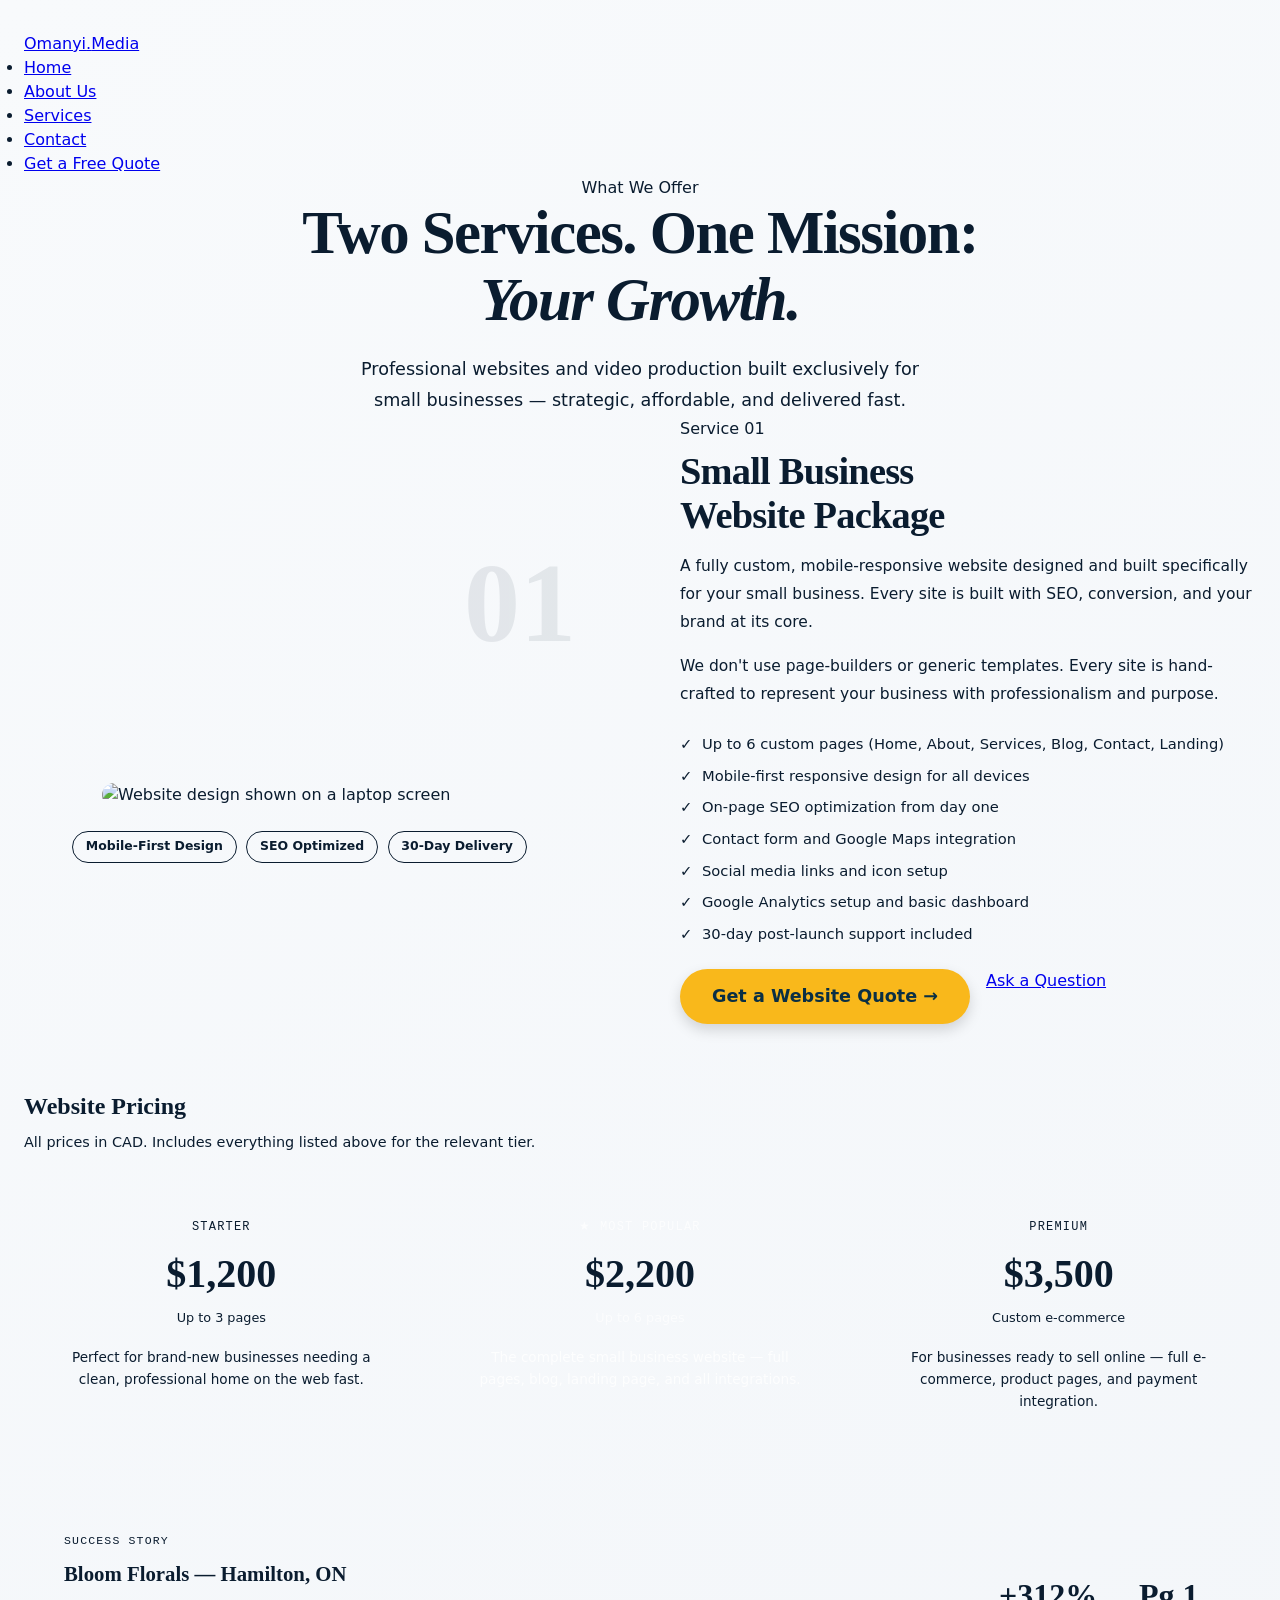
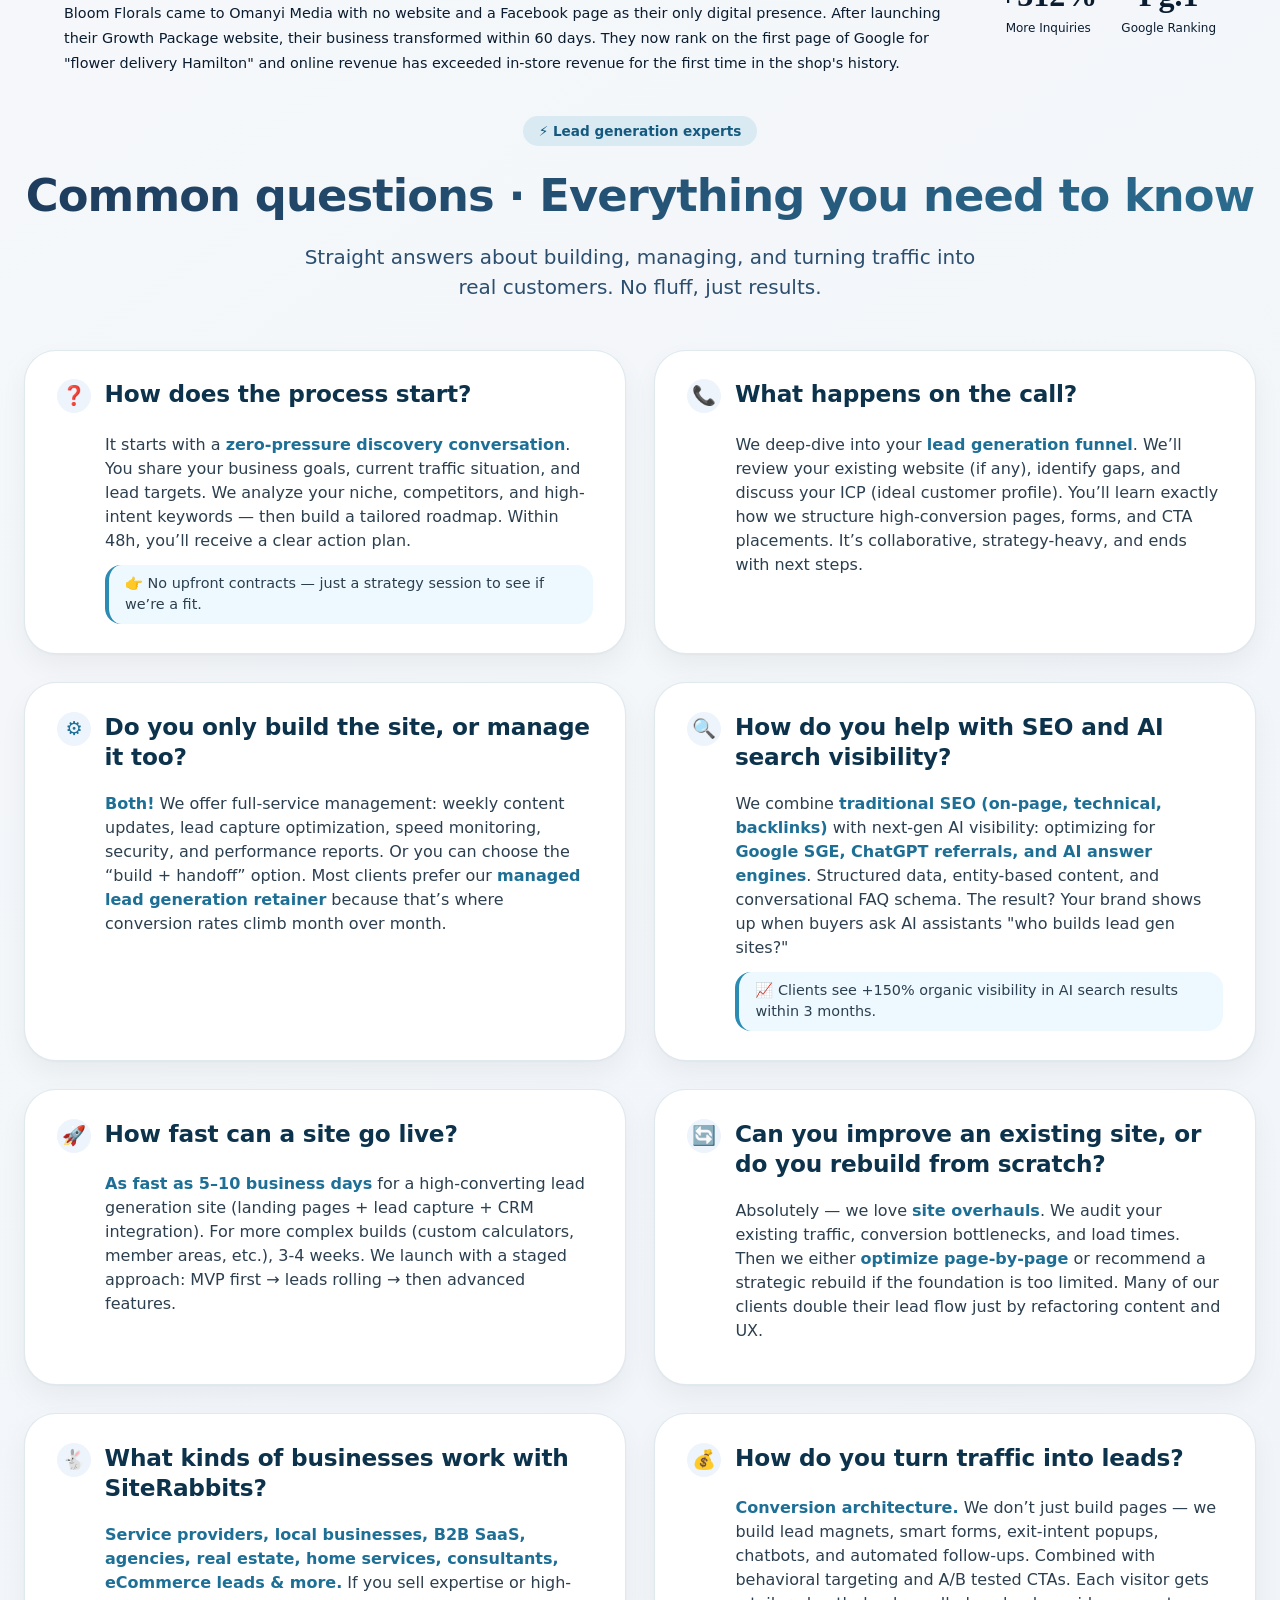
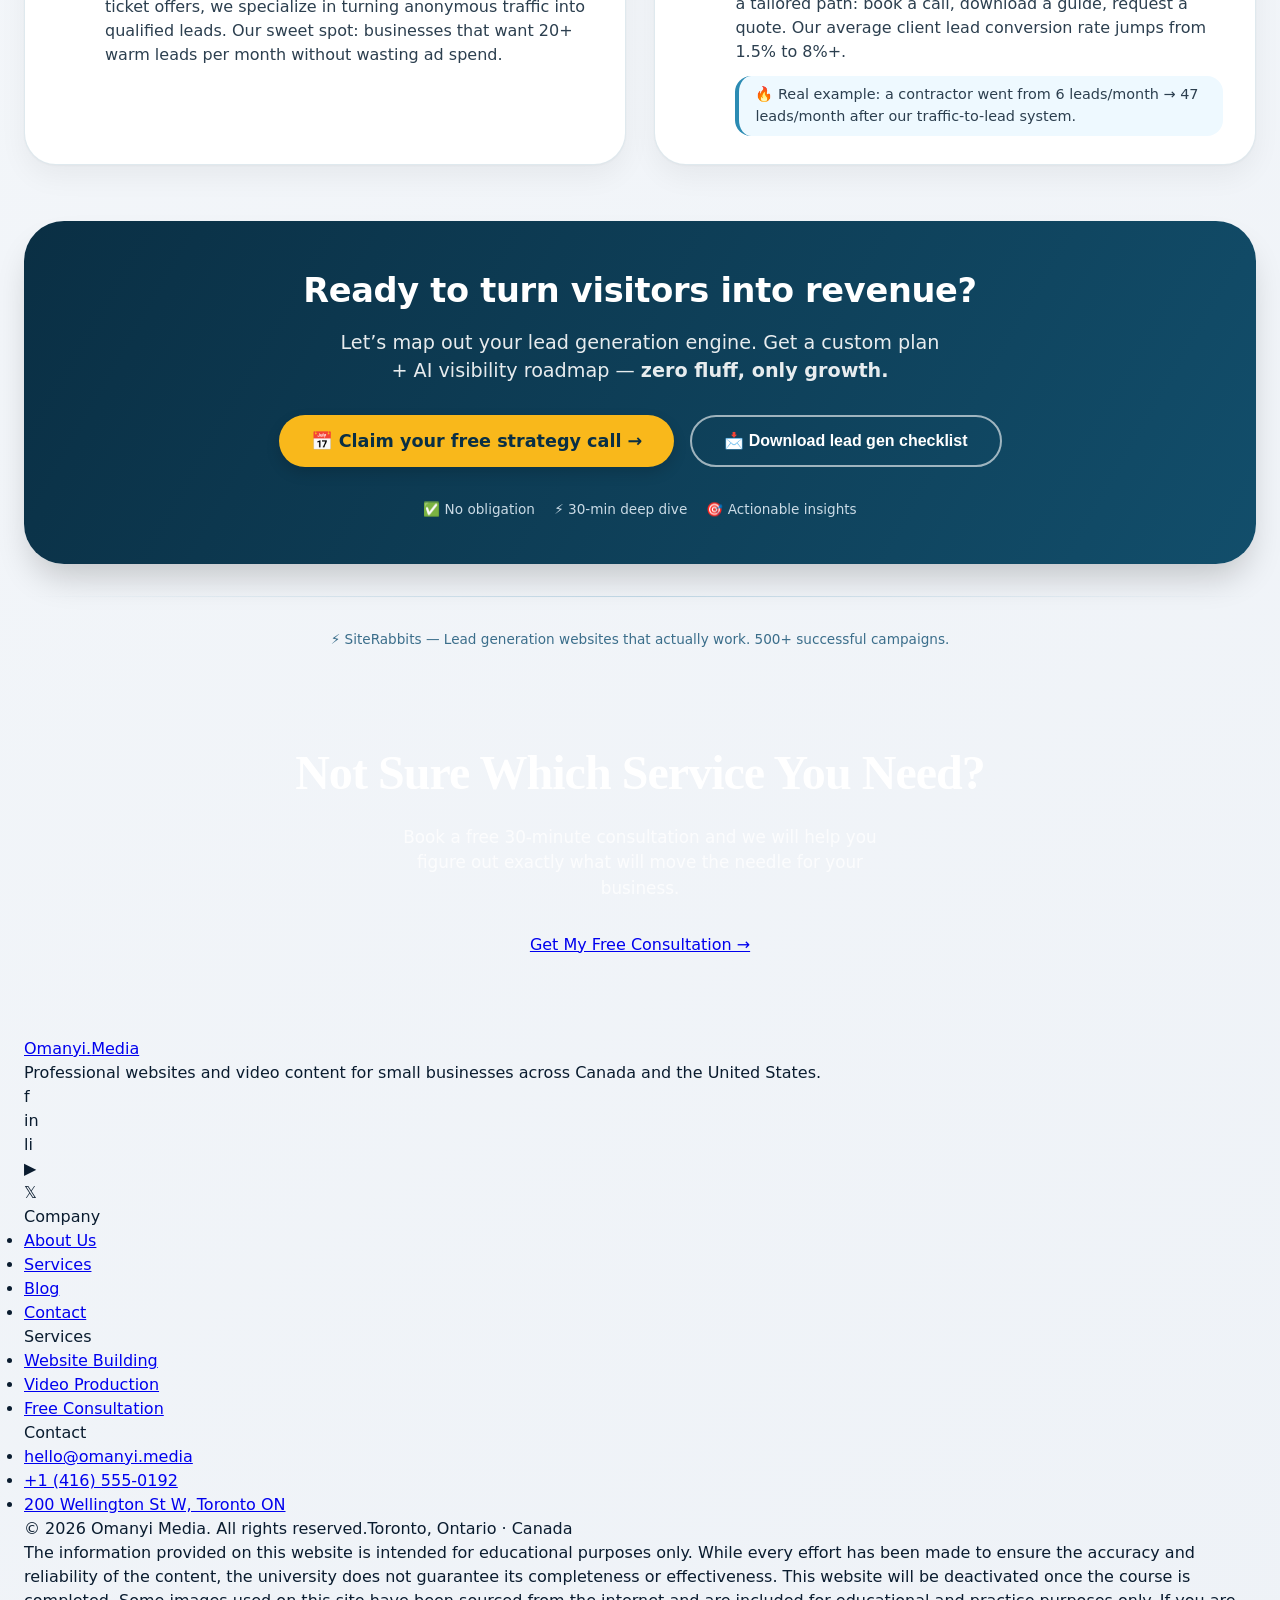
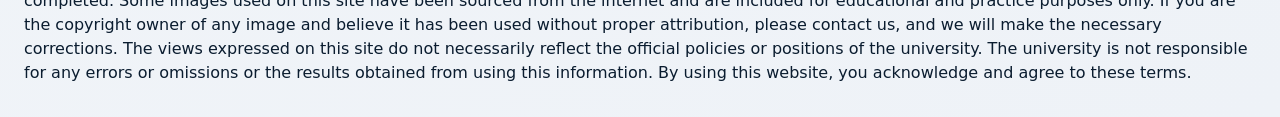
==== services.html @ e50b1131 "i changes the services page and added some information on how it works and faq" ====
<!DOCTYPE html>
<html lang="en">
<head>
  <meta charset="UTF-8">
  <meta name="viewport" content="width=device-width, initial-scale=1.0">
  <title>Services — Omanyi Media</title>
  <link rel="stylesheet" href="css/style.css">
  <link rel="stylesheet" href="css/services.css">
</head>
<body>

<nav class="navbar">
  <a href="index.html" class="nav-logo">Omanyi<span>.</span>Media</a>
  <ul class="nav-links">
    <li><a href="index.html">Home</a></li>
    <li><a href="about.html">About Us</a></li>
    <li><a href="services.html" class="active">Services</a></li>
    <li><a href="contact.html">Contact</a></li>
    <li><a href="landing.html" class="nav-cta">Get a Free Quote</a></li>
  </ul>
</nav>

<div class="page-hero">
  <div class="section-label">What We Offer</div>
  <h1>Two Services. One Mission:<br><em style="font-style:italic;color:var(--teal)">Your Growth.</em></h1>
  <p>Professional websites and video production built exclusively for small businesses — strategic, affordable, and delivered fast.</p>
</div>

<!-- SERVICE 1: WEBSITE BUILDING -->
<section class="section">
  <div class="service-block">
    <div class="service-visual">
      <div class="sv-big-num">01</div>
      <img src="images/services1.jpg" alt="Website design shown on a laptop screen" class="service-main-img">
      <div class="sv-badge-row">
        <div class="sv-badge dark">Mobile-First Design</div>
        <div class="sv-badge dark">SEO Optimized</div>
        <div class="sv-badge dark">30-Day Delivery</div>
      </div>
    </div>
    <div class="service-content">
      <div class="section-label">Service 01</div>
      <h2>Small Business<br>Website Package</h2>
      <p>A fully custom, mobile-responsive website designed and built specifically for your small business. Every site is built with SEO, conversion, and your brand at its core.</p>
      <p>We don't use page-builders or generic templates. Every site is hand-crafted to represent your business with professionalism and purpose.</p>
      <ul class="feature-list">
        <li>Up to 6 custom pages (Home, About, Services, Blog, Contact, Landing)</li>
        <li>Mobile-first responsive design for all devices</li>
        <li>On-page SEO optimization from day one</li>
        <li>Contact form and Google Maps integration</li>
        <li>Social media links and icon setup</li>
        <li>Google Analytics setup and basic dashboard</li>
        <li>30-day post-launch support included</li>
      </ul>
      <div style="display:flex;gap:1rem;flex-wrap:wrap;margin-top:1.5rem;">
        <a href="landing.html" class="btn-primary">Get a Website Quote →</a>
        <a href="contact.html" class="btn-outline">Ask a Question</a>
      </div>
    </div>
  </div>

  <!-- Pricing -->
  <div style="margin-top:4rem;">
    <h3 style="font-family:'Playfair Display',serif;font-size:1.5rem;font-weight:700;margin-bottom:0.5rem;">Website Pricing</h3>
    <p style="color:var(--ink-soft);font-size:0.9rem;margin-bottom:0;">All prices in CAD. Includes everything listed above for the relevant tier.</p>
    <div class="pricing-grid">
      <div class="price-card">
        <div class="price-tier">Starter</div>
        <div class="price-amount">$1,200</div>
        <div class="price-note">Up to 3 pages</div>
        <p class="price-desc">Perfect for brand-new businesses needing a clean, professional home on the web fast.</p>
      </div>
      <div class="price-card featured">
        <div class="price-tier">★ Most Popular</div>
        <div class="price-amount">$2,200</div>
        <div class="price-note">Up to 6 pages</div>
        <p class="price-desc">The complete small business website — full pages, blog, landing page, and all integrations.</p>
      </div>
      <div class="price-card">
        <div class="price-tier">Premium</div>
        <div class="price-amount">$3,500</div>
        <div class="price-note">Custom e-commerce</div>
        <p class="price-desc">For businesses ready to sell online — full e-commerce, product pages, and payment integration.</p>
      </div>
    </div>
  </div>

  <!-- Case Study -->
  <div class="case-study">
    <div>
      <div class="case-tag">Success Story</div>
      <div class="case-title">Bloom Florals — Hamilton, ON</div>
      <p class="case-body">Bloom Florals came to Omanyi Media with no website and a Facebook page as their only digital presence. After launching their Growth Package website, their business transformed within 60 days. They now rank on the first page of Google for "flower delivery Hamilton" and online revenue has exceeded in-store revenue for the first time in the shop's history.</p>
    </div>
    <div class="case-stats">
      <div class="case-stat"><div class="case-stat-num">+312%</div><div class="case-stat-lbl">More Inquiries</div></div>
      <div class="case-stat"><div class="case-stat-num">Pg.1</div><div class="case-stat-lbl">Google Ranking</div></div>
    </div>
  </div>
</section>

<div class="container">
  <div class="faq-header">
    <div class="badge-sub">⚡ Lead generation experts</div>
    <h1>Common questions · Everything you need to know</h1>
    <p>Straight answers about building, managing, and turning traffic into real customers. No fluff, just results.</p>
  </div>

  <div class="faq-grid">
    <!-- 1. How does the process start? -->
    <div class="faq-item">
      <div class="question">
        <div class="q-icon">❓</div>
        <h3>How does the process start?</h3>
      </div>
      <div class="answer">
        <p>It starts with a <strong>zero-pressure discovery conversation</strong>. You share your business goals, current traffic situation, and lead targets. We analyze your niche, competitors, and high-intent keywords — then build a tailored roadmap. Within 48h, you’ll receive a clear action plan.</p>
        <div class="highlight">👉 No upfront contracts — just a strategy session to see if we’re a fit.</div>
      </div>
    </div>

    <!-- 2. What happens on the call? -->
    <div class="faq-item">
      <div class="question">
        <div class="q-icon">📞</div>
        <h3>What happens on the call?</h3>
      </div>
      <div class="answer">
        <p>We deep-dive into your <strong>lead generation funnel</strong>. We’ll review your existing website (if any), identify gaps, and discuss your ICP (ideal customer profile). You’ll learn exactly how we structure high-conversion pages, forms, and CTA placements. It’s collaborative, strategy-heavy, and ends with next steps.</p>
      </div>
    </div>

    <!-- 3. Do you only build the site, or manage it too? -->
    <div class="faq-item">
      <div class="question">
        <div class="q-icon">⚙️</div>
        <h3>Do you only build the site, or manage it too?</h3>
      </div>
      <div class="answer">
        <p><strong>Both!</strong> We offer full-service management: weekly content updates, lead capture optimization, speed monitoring, security, and performance reports. Or you can choose the “build + handoff” option. Most clients prefer our <strong>managed lead generation retainer</strong> because that’s where conversion rates climb month over month.</p>
      </div>
    </div>

    <!-- 4. How do you help with SEO and AI search visibility? -->
    <div class="faq-item">
      <div class="question">
        <div class="q-icon">🔍</div>
        <h3>How do you help with SEO and AI search visibility?</h3>
      </div>
      <div class="answer">
        <p>We combine <strong>traditional SEO (on-page, technical, backlinks)</strong> with next-gen AI visibility: optimizing for <strong>Google SGE, ChatGPT referrals, and AI answer engines</strong>. Structured data, entity-based content, and conversational FAQ schema. The result? Your brand shows up when buyers ask AI assistants "who builds lead gen sites?"</p>
        <div class="highlight">📈 Clients see +150% organic visibility in AI search results within 3 months.</div>
      </div>
    </div>

    <!-- 5. How fast can a site go live? -->
    <div class="faq-item">
      <div class="question">
        <div class="q-icon">🚀</div>
        <h3>How fast can a site go live?</h3>
      </div>
      <div class="answer">
        <p><strong>As fast as 5–10 business days</strong> for a high-converting lead generation site (landing pages + lead capture + CRM integration). For more complex builds (custom calculators, member areas, etc.), 3-4 weeks. We launch with a staged approach: MVP first → leads rolling → then advanced features.</p>
      </div>
    </div>

    <!-- 6. Can you improve an existing site, or do you rebuild from scratch? -->
    <div class="faq-item">
      <div class="question">
        <div class="q-icon">🔄</div>
        <h3>Can you improve an existing site, or do you rebuild from scratch?</h3>
      </div>
      <div class="answer">
        <p>Absolutely — we love <strong>site overhauls</strong>. We audit your existing traffic, conversion bottlenecks, and load times. Then we either <strong>optimize page-by-page</strong> or recommend a strategic rebuild if the foundation is too limited. Many of our clients double their lead flow just by refactoring content and UX.</p>
      </div>
    </div>

    <!-- 7. What kinds of businesses work with SiteRabbits? -->
    <div class="faq-item">
      <div class="question">
        <div class="q-icon">🐇</div>
        <h3>What kinds of businesses work with SiteRabbits?</h3>
      </div>
      <div class="answer">
        <p><strong>Service providers, local businesses, B2B SaaS, agencies, real estate, home services, consultants, eCommerce leads & more.</strong> If you sell expertise or high-ticket offers, we specialize in turning anonymous traffic into qualified leads. Our sweet spot: businesses that want 20+ warm leads per month without wasting ad spend.</p>
      </div>
    </div>

    <!-- 8. How do you turn traffic into leads? (critical) -->
    <div class="faq-item">
      <div class="question">
        <div class="q-icon">💰</div>
        <h3>How do you turn traffic into leads?</h3>
      </div>
      <div class="answer">
        <p><strong>Conversion architecture.</strong> We don’t just build pages — we build lead magnets, smart forms, exit-intent popups, chatbots, and automated follow-ups. Combined with behavioral targeting and A/B tested CTAs. Each visitor gets a tailored path: book a call, download a guide, request a quote. Our average client lead conversion rate jumps from 1.5% to 8%+.</p>
        <div class="highlight">🔥 Real example: a contractor went from 6 leads/month → 47 leads/month after our traffic-to-lead system.</div>
      </div>
    </div>
  </div>

  <!-- Strong call-to-action section tailored to lead generation -->
  <div class="cta-block">
    <h2>Ready to turn visitors into revenue?</h2>
    <p>Let’s map out your lead generation engine. Get a custom plan + AI visibility roadmap — <strong>zero fluff, only growth.</strong></p>
    <div class="btn-group">
      <button class="btn-primary" id="mainCtaBtn">📅 Claim your free strategy call →</button>
      <button class="btn-secondary" id="secondaryCtaBtn">📩 Download lead gen checklist</button>
    </div>
    <div class="trust-note">
      <span>✅ No obligation</span>
      <span>⚡ 30-min deep dive</span>
      <span>🎯 Actionable insights</span>
    </div>
  </div>
  <hr />
  <div style="text-align: center; font-size: 0.85rem; color: #3b6e8b; padding: 1rem 0 0.5rem;">
    ⚡ SiteRabbits — Lead generation websites that actually work. 500+ successful campaigns.
  </div>
</div>




<!-- CTA BAND -->
<section class="cta-band">
  <h2>Not Sure Which Service You Need?</h2>
  <p>Book a free 30-minute consultation and we will help you figure out exactly what will move the needle for your business.</p>
  <a href="landing.html" class="btn-white">Get My Free Consultation →</a>
</section>

<footer>
  <div class="footer-grid">
    <div>
      <a href="index.html" class="footer-logo">Omanyi<span>.</span>Media</a>
      <p class="footer-tagline">Professional websites and video content for small businesses across Canada and the United States.</p>
      <div class="social-row">
        <div class="social-btn">f</div><div class="social-btn">in</div>
        <div class="social-btn">li</div><div class="social-btn">▶</div><div class="social-btn">𝕏</div>
      </div>
    </div>
    <div><div class="footer-col-title">Company</div>
      <ul class="footer-links"><li><a href="about.html">About Us</a></li><li><a href="services.html">Services</a></li><li><a href="blog.html">Blog</a></li><li><a href="contact.html">Contact</a></li></ul>
    </div>
    <div><div class="footer-col-title">Services</div>
      <ul class="footer-links"><li><a href="services.html">Website Building</a></li><li><a href="services.html">Video Production</a></li><li><a href="landing.html">Free Consultation</a></li></ul>
    </div>
    <div><div class="footer-col-title">Contact</div>
      <ul class="footer-links"><li><a href="mailto:hello@omanyi.media">hello@omanyi.media</a></li><li><a href="tel:+14165550192">+1 (416) 555-0192</a></li><li><a href="#">200 Wellington St W, Toronto ON</a></li></ul>
    </div>
  </div>
  <div class="footer-bottom"><span>© 2026 Omanyi Media. All rights reserved.</span><span>Toronto, Ontario · Canada</span></div>
</footer>
<div class="disclaimer-bar">The information provided on this website is intended for educational purposes only. While every effort has been made to ensure the accuracy and reliability of the content, the university does not guarantee its completeness or effectiveness. This website will be deactivated once the course is completed. Some images used on this site have been sourced from the internet and are included for educational and practice purposes only. If you are the copyright owner of any image and believe it has been used without proper attribution, please contact us, and we will make the necessary corrections. The views expressed on this site do not necessarily reflect the official policies or positions of the university. The university is not responsible for any errors or omissions or the results obtained from using this information. By using this website, you acknowledge and agree to these terms.</div>
<script src="js/main.js"></script>


</body>
</html>
---- css/services.css ----
.page-hero {
    padding-top: var(--nav-h);
    background: var(--mist);
    border-bottom: 1px solid var(--border);
    padding: calc(var(--nav-h) + 4rem) 6% 5rem;
    text-align: center;
  }
  .page-hero .section-label { justify-content: center; }
  .page-hero h1 {
    font-family: 'Playfair Display', serif;
    font-size: clamp(2.4rem, 5vw, 3.8rem);
    font-weight: 900; line-height: 1.1; letter-spacing: -0.025em;
    margin-bottom: 1.25rem;
  }
  .page-hero p {
    font-size: 1.1rem; font-weight: 300;
    color: var(--ink-soft); line-height: 1.8;
    max-width: 560px; margin: 0 auto;
  }

  /* ── SERVICE BLOCK ── */
  .service-block {
    display: grid; grid-template-columns: 1fr 1fr; gap: 5rem;
    align-items: center;
  }
  .service-block.reverse { direction: rtl; }
  .service-block.reverse > * { direction: ltr; }

  .service-visual {
    background: var(--mist); border: 1px solid var(--border);
    border-radius: 24px; padding: 3rem;
    position: relative; overflow: hidden; min-height: 380px;
    display: flex; flex-direction: column; justify-content: flex-end;
  }
  .service-visual.teal-bg { background: var(--teal); border-color: var(--teal); }
  .sv-emoji {
    font-size: 5rem; margin-bottom: 1.5rem;
    display: block;
  }
  .sv-badge-row { display: flex; gap: 0.6rem; flex-wrap: wrap; }
  .sv-badge {
    background: rgba(255,255,255,0.15);
    border: 1px solid rgba(255,255,255,0.25);
    color: white; font-size: 0.78rem; font-weight: 600;
    padding: 0.35rem 0.8rem; border-radius: 20px;
  }
  .sv-badge.dark {
    background: var(--teal-pale); border-color: var(--border);
    color: var(--teal-dark);
  }
  .sv-big-num {
    font-family: 'Playfair Display', serif;
    font-size: 7rem; font-weight: 900; line-height: 1;
    position: absolute; top: 1rem; right: 1.5rem;
    opacity: 0.08; color: var(--teal-dark);
  }
  .service-visual.teal-bg .sv-big-num { color: white; opacity: 0.12; }

  .service-content .section-label { margin-bottom: 0.5rem; }
  .service-content h2 {
    font-family: 'Playfair Display', serif;
    font-size: clamp(1.9rem, 3vw, 2.6rem);
    font-weight: 900; line-height: 1.15;
    letter-spacing: -0.02em; margin-bottom: 1rem;
  }
  .service-content p {
    font-size: 0.97rem; color: var(--ink-soft); line-height: 1.8;
    margin-bottom: 1rem;
  }

  .feature-list { list-style: none; margin: 1.5rem 0; display: flex; flex-direction: column; gap: 0.6rem; }
  .feature-list li {
    display: flex; align-items: flex-start; gap: 0.6rem;
    font-size: 0.92rem; color: var(--ink-soft);
  }
  .feature-list li::before {
    content: '✓'; color: var(--teal); font-weight: 700; flex-shrink: 0;
  }

  /* ── PRICING ── */
  .pricing-grid {
    display: grid; grid-template-columns: repeat(3, 1fr); gap: 1.5rem;
    margin-top: 2rem;
  }
  .price-card {
    border: 1.5px solid var(--border); border-radius: var(--radius);
    padding: 2rem; text-align: center;
    transition: transform 0.2s, box-shadow 0.2s, border-color 0.2s;
  }
  .price-card:hover { transform: translateY(-4px); box-shadow: 0 16px 40px var(--shadow); border-color: var(--teal); }
  .price-card.featured {
    border-color: var(--teal); background: var(--teal);
    color: var(--white);
  }
  .price-tier {
    font-family: 'DM Mono', monospace;
    font-size: 0.75rem; letter-spacing: 0.1em; text-transform: uppercase;
    color: var(--teal); margin-bottom: 0.5rem;
  }
  .price-card.featured .price-tier { color: rgba(255,255,255,0.7); }
  .price-amount {
    font-family: 'Playfair Display', serif;
    font-size: 2.5rem; font-weight: 900; margin-bottom: 0.25rem;
  }
  .price-card.featured .price-amount { color: var(--gold); }
  .price-note { font-size: 0.8rem; color: var(--ink-soft); margin-bottom: 1.25rem; }
  .price-card.featured .price-note { color: rgba(255,255,255,0.65); }
  .price-desc { font-size: 0.85rem; line-height: 1.6; color: var(--ink-soft); }
  .price-card.featured .price-desc { color: rgba(255,255,255,0.8); }

  /* ── CASE STUDY ── */
  .case-study {
    background: var(--mist); border: 1px solid var(--border);
    border-radius: 20px; padding: 2.5rem;
    display: grid; grid-template-columns: 1fr auto; gap: 2rem; align-items: center;
    margin-top: 3rem;
  }
  .case-tag {
    font-family: 'DM Mono', monospace;
    font-size: 0.72rem; letter-spacing: 0.1em; text-transform: uppercase;
    color: var(--teal); margin-bottom: 0.5rem;
  }
  .case-title { font-family: 'Playfair Display', serif; font-size: 1.3rem; font-weight: 700; margin-bottom: 0.75rem; }
  .case-body { font-size: 0.9rem; color: var(--ink-soft); line-height: 1.75; }
  .case-stats { display: flex; gap: 1.5rem; }
  .case-stat { text-align: center; }
  .case-stat-num {
    font-family: 'Playfair Display', serif;
    font-size: 2rem; font-weight: 900; color: var(--teal-dark);
  }
  .case-stat-lbl { font-size: 0.75rem; color: var(--ink-soft); }

  /* ── CTA BAND ── */
  .cta-band {
    background: linear-gradient(135deg, var(--teal-dark), var(--teal));
    padding: 5rem 6%; text-align: center; color: white;
  }
  .cta-band h2 {
    font-family: 'Playfair Display', serif;
    font-size: clamp(2rem, 4vw, 3rem); font-weight: 900;
    margin-bottom: 1rem; letter-spacing: -0.02em;
  }
  .service-main-img {
width: 100%;
max-width: 420px;
border-radius: 18px;
object-fit: cover;
display: block;
margin: 0 auto 1.5rem;
}

/* How It Works Section */
.howitworks-grid {
    display: grid;
    grid-template-columns: repeat(4, 1fr);
    gap: 2rem;
    margin: 3rem 0 2rem;
  }
  
  .how-step {
    background: var(--white);
    border-radius: var(--radius);
    padding: 2rem 1.5rem;
    text-align: center;
    border: 1px solid var(--border);
    transition: all 0.2s;
    box-shadow: 0 6px 12px var(--shadow);
  }
  
  .how-step:hover {
    transform: translateY(-6px);
    border-color: var(--teal);
    box-shadow: 0 20px 30px -12px rgba(0, 0, 0, 0.1);
  }
  
  .step-number {
    font-family: 'Playfair Display', serif;
    font-size: 2.8rem;
    font-weight: 900;
    color: var(--teal);
    opacity: 0.35;
    margin-bottom: 0.5rem;
    line-height: 1;
  }
  
  .step-icon {
    font-size: 2.8rem;
    margin-bottom: 1rem;
  }
  
  .how-step h3 {
    font-family: 'Playfair Display', serif;
    font-size: 1.5rem;
    font-weight: 700;
    margin-bottom: 0.75rem;
    color: var(--teal-dark);
  }
  
  .how-step p {
    font-size: 0.9rem;
    color: var(--ink-soft);
    line-height: 1.6;
  }
  
  .process-note {
    background: var(--mist);
    border-radius: 2rem;
    padding: 2rem;
    text-align: center;
    margin-top: 2rem;
    border: 1px solid var(--border);
  }
  .cta-band p { font-size: 1.05rem; opacity: 0.8; margin-bottom: 2rem; max-width: 500px; margin-left:auto; margin-right:auto; font-weight:300; }

  * {
    margin: 0;
    padding: 0;
    box-sizing: border-box;
  }
  
  body {
    background: linear-gradient(145deg, #f8fafc 0%, #eef2f7 100%);
    font-family: 'Inter', system-ui, -apple-system, 'Segoe UI', Roboto, Helvetica, Arial, sans-serif;
    line-height: 1.5;
    color: #0a1c2f;
    padding: 2rem 1.5rem;
  }
  
  .container {
    max-width: 1280px;
    margin: 0 auto;
  }
  
  /* header section */
  .faq-header {
    text-align: center;
    margin-bottom: 3rem;
  }
  
  .faq-header h1 {
    font-size: 2.8rem;
    font-weight: 800;
    background: linear-gradient(135deg, #1e3b5c, #2b6c8f);
    background-clip: text;
    -webkit-background-clip: text;
    color: transparent;
    letter-spacing: -0.02em;
    margin-bottom: 0.75rem;
  }
  
  .faq-header p {
    font-size: 1.25rem;
    color: #2c4e6e;
    max-width: 680px;
    margin: 0 auto;
    font-weight: 500;
  }
  
  .badge-sub {
    display: inline-block;
    background: #d9eaf3;
    color: #155a7e;
    padding: 0.3rem 1rem;
    border-radius: 40px;
    font-size: 0.85rem;
    font-weight: 600;
    margin-bottom: 1rem;
  }
  
  /* grid layout for FAQ cards */
  .faq-grid {
    display: grid;
    grid-template-columns: repeat(auto-fill, minmax(520px, 1fr));
    gap: 1.8rem;
    margin-bottom: 3.5rem;
  }
  
  /* FAQ item card style */
  .faq-item {
    background: white;
    border-radius: 2rem;
    padding: 1.8rem 2rem;
    box-shadow: 0 12px 28px rgba(0, 0, 0, 0.05), 0 1px 2px rgba(0, 0, 0, 0.03);
    transition: all 0.25s ease;
    border: 1px solid rgba(42, 109, 142, 0.15);
  }
  
  .faq-item:hover {
    transform: translateY(-4px);
    box-shadow: 0 22px 35px -12px rgba(0, 32, 64, 0.12);
    border-color: rgba(43, 108, 143, 0.3);
  }
  
  .question {
    display: flex;
    align-items: flex-start;
    gap: 0.85rem;
    margin-bottom: 1.2rem;
  }
  
  .q-icon {
    background: #eef4fc;
    width: 34px;
    height: 34px;
    border-radius: 50%;
    display: inline-flex;
    align-items: center;
    justify-content: center;
    font-weight: 800;
    font-size: 1.2rem;
    color: #1d6f96;
    flex-shrink: 0;
  }
  
  .question h3 {
    font-size: 1.45rem;
    font-weight: 700;
    color: #0c334b;
    letter-spacing: -0.2px;
    line-height: 1.3;
  }
  
  .answer {
    padding-left: 3rem;
    color: #2c3f4f;
    font-size: 1rem;
  }
  
  .answer p {
    margin-bottom: 0.75rem;
  }
  
  .answer strong {
    color: #1d6f96;
    font-weight: 600;
  }
  
  .highlight {
    background: #eef9ff;
    border-left: 4px solid #2b8bb3;
    padding: 0.5rem 1rem;
    border-radius: 1rem;
    font-size: 0.9rem;
    margin-top: 0.75rem;
  }
  
  /* CTA section - strong lead generation */
  .cta-block {
    background: linear-gradient(120deg, #0a2f44 0%, #124e6b 100%);
    border-radius: 2.5rem;
    padding: 2.8rem 2rem;
    text-align: center;
    color: white;
    box-shadow: 0 20px 35px -8px rgba(0, 0, 0, 0.2);
    margin-top: 1rem;
  }
  
  .cta-block h2 {
    font-size: 2.1rem;
    font-weight: 800;
    margin-bottom: 0.75rem;
    letter-spacing: -0.3px;
  }
  
  .cta-block p {
    font-size: 1.2rem;
    max-width: 620px;
    margin: 0 auto 1.8rem auto;
    opacity: 0.9;
  }
  
  .btn-group {
    display: flex;
    flex-wrap: wrap;
    justify-content: center;
    gap: 1rem;
  }
  
  .btn-primary {
    background: #f9b81b;
    color: #0a2f44;
    padding: 0.9rem 2rem;
    font-weight: 700;
    font-size: 1.1rem;
    border-radius: 60px;
    border: none;
    cursor: pointer;
    transition: 0.2s;
    text-decoration: none;
    display: inline-block;
    box-shadow: 0 6px 14px rgba(0, 0, 0, 0.15);
    font-family: inherit;
  }
  
  .btn-primary:hover {
    background: #ffcd4a;
    transform: scale(1.02);
    box-shadow: 0 12px 22px rgba(0, 0, 0, 0.2);
  }
  
  .btn-secondary {
    background: transparent;
    border: 2px solid rgba(255, 255, 255, 0.6);
    color: white;
    padding: 0.9rem 2rem;
    font-weight: 600;
    font-size: 1rem;
    border-radius: 60px;
    cursor: pointer;
    transition: all 0.2s;
    text-decoration: none;
    display: inline-block;
  }
  
  .btn-secondary:hover {
    background: rgba(255, 255, 255, 0.1);
    border-color: white;
  }
  
  /* trust note */
  .trust-note {
    margin-top: 2rem;
    text-align: center;
    font-size: 0.85rem;
    color: #cbdbe6;
    display: flex;
    justify-content: center;
    gap: 1.2rem;
    flex-wrap: wrap;
  }
  
  /* Modal Styles */
  .modal {
    display: none;
    position: fixed;
    top: 0;
    left: 0;
    width: 100%;
    height: 100%;
    background: rgba(0, 0, 0, 0.7);
    align-items: center;
    justify-content: center;
    z-index: 1000;
    backdrop-filter: blur(5px);
  }
  
  .modal-content {
    background: white;
    max-width: 440px;
    margin: 1.5rem;
    border-radius: 2rem;
    padding: 2rem 1.8rem;
    text-align: center;
    box-shadow: 0 25px 45px rgba(0, 0, 0, 0.3);
    animation: modalSlideIn 0.3s ease;
  }
  
  @keyframes modalSlideIn {
    from {
      transform: translateY(-30px);
      opacity: 0;
    }
    to {
      transform: translateY(0);
      opacity: 1;
    }
  }
  
  .modal-emoji {
    font-size: 2.8rem;
    display: block;
  }
  
  .modal-content h3 {
    font-size: 1.8rem;
    margin: 0.5rem 0 0.25rem;
    color: #0a2f44;
  }
  
  .modal-content p {
    margin: 0.8rem 0 1.2rem;
    color: #2c4d6e;
  }
  
  .modal-form {
    background: #eef2fa;
    border-radius: 1.5rem;
    padding: 0.8rem;
    margin-bottom: 1rem;
  }
  
  .modal-input {
    width: 100%;
    padding: 0.9rem;
    border-radius: 60px;
    border: 1px solid #cbdde9;
    font-size: 1rem;
    margin-bottom: 0.8rem;
    font-family: inherit;
  }
  
  .modal-input:focus {
    outline: none;
    border-color: #f9b81b;
    box-shadow: 0 0 0 2px rgba(249, 184, 27, 0.2);
  }
  
  .modal-confirm-btn {
    background: #f9b81b;
    width: 100%;
    border: none;
    padding: 1rem;
    font-weight: bold;
    font-size: 1rem;
    border-radius: 60px;
    cursor: pointer;
    transition: 0.2s;
    margin-bottom: 0.8rem;
  }
  
  .modal-confirm-btn:hover {
    background: #ffcd4a;
    transform: scale(1.02);
  }
  
  .modal-close-btn {
    background: none;
    border: none;
    color: #6b8eaa;
    cursor: pointer;
    font-size: 0.8rem;
    transition: 0.2s;
  }
  
  .modal-close-btn:hover {
    color: #0a2f44;
  }
  
  .modal-footer-text {
    font-size: 0.7rem;
    margin-top: 1rem;
    color: #6c8faa;
  }
  
  hr {
    margin: 2rem 0 1rem;
    border: none;
    height: 1px;
    background: radial-gradient(circle, #bdd4e2, transparent);
  }
  
  /* Responsive Design */
  @media (max-width: 680px) {
    .faq-grid {
      grid-template-columns: 1fr;
      gap: 1.2rem;
    }
    
    .faq-item {
      padding: 1.4rem;
    }
    
    .question h3 {
      font-size: 1.25rem;
    }
    
    .answer {
      padding-left: 2rem;
    }
    
    .cta-block h2 {
      font-size: 1.7rem;
    }
    
    .faq-header h1 {
      font-size: 2rem;
    }
    
    body {
      padding: 1rem;
    }
  }
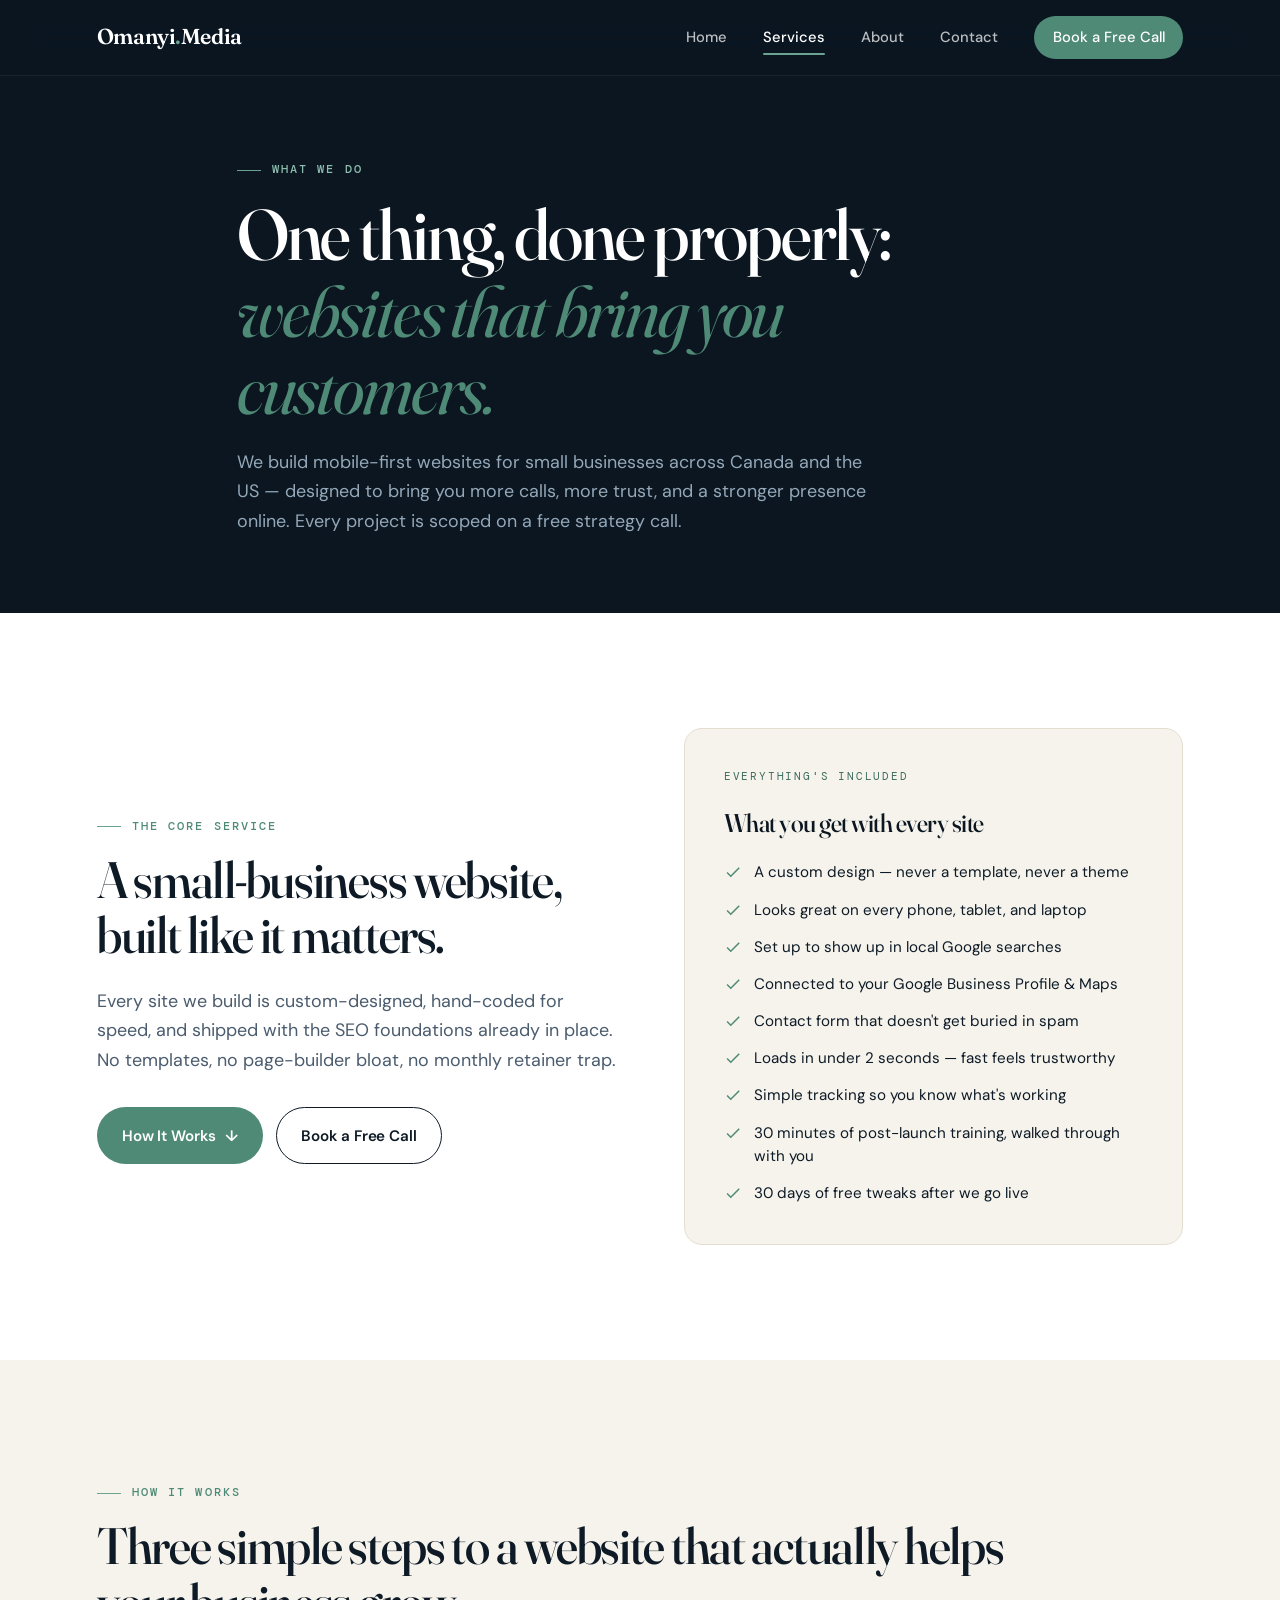
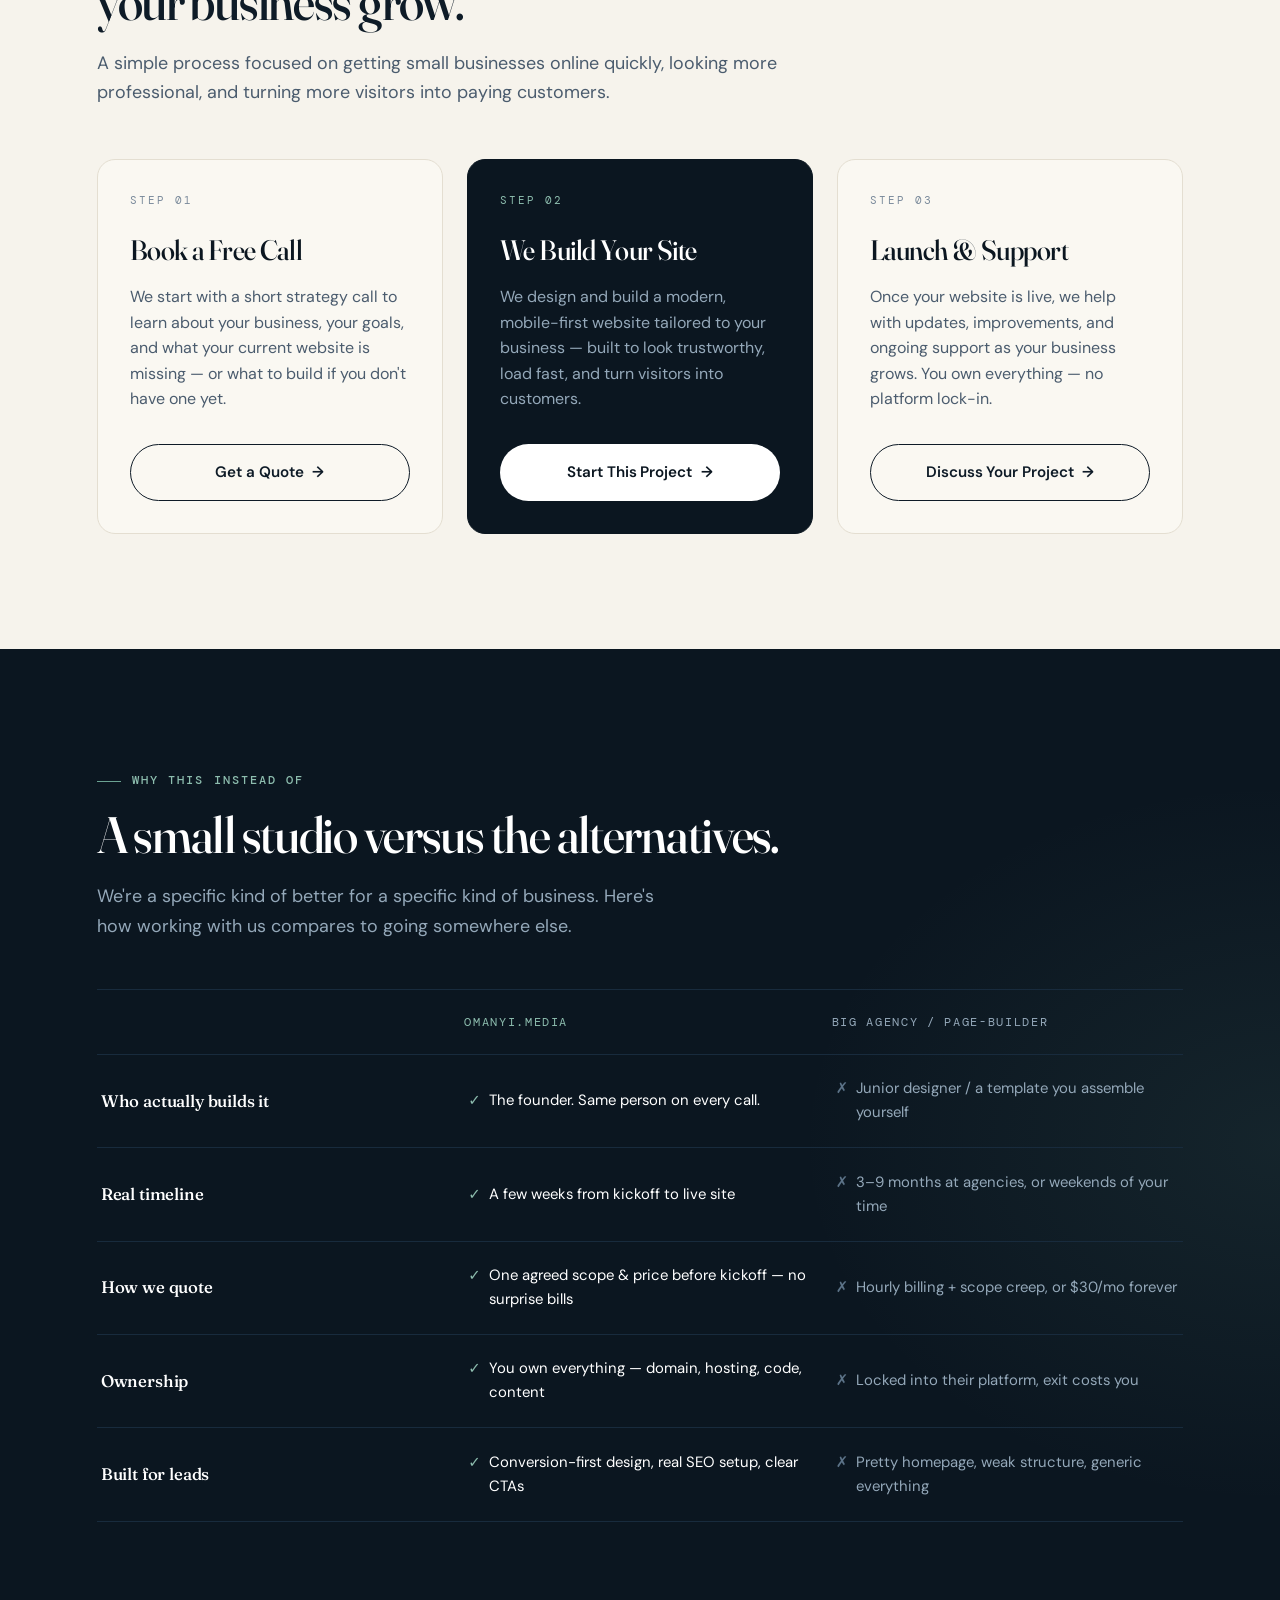
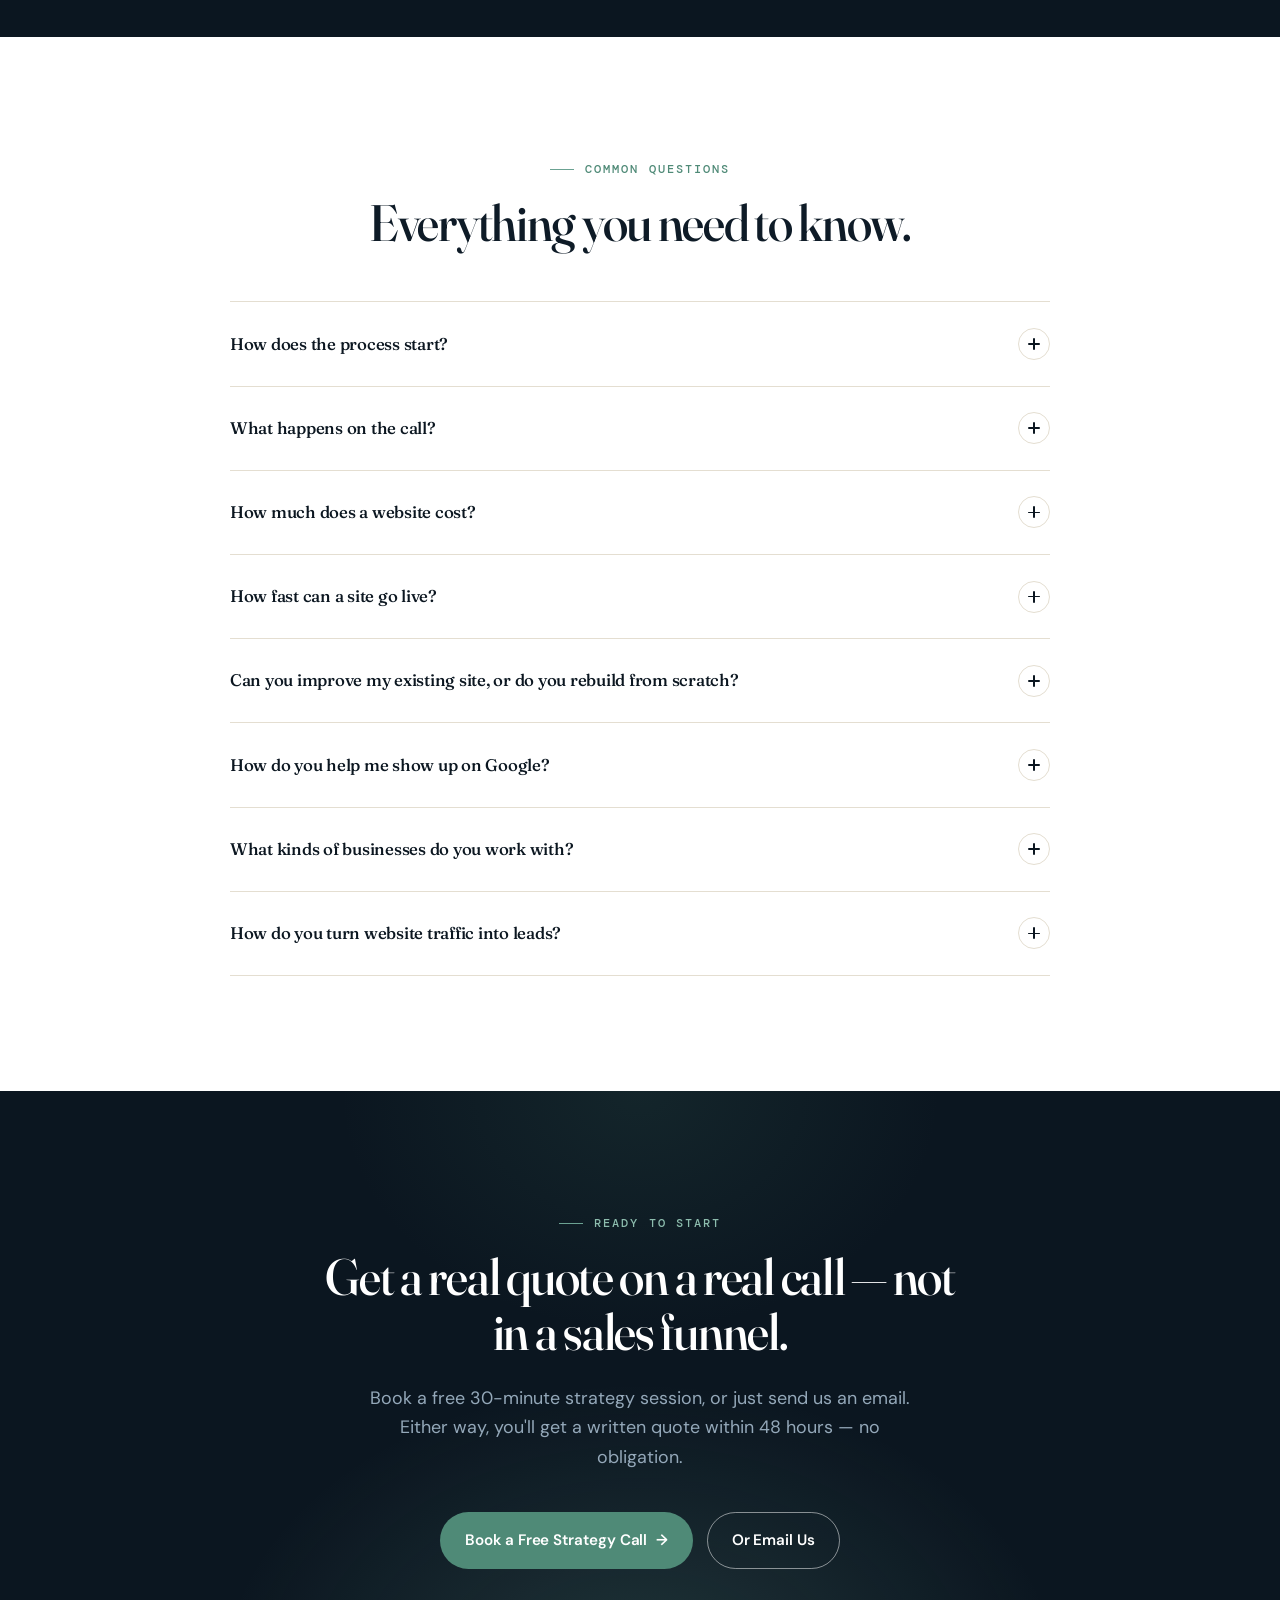
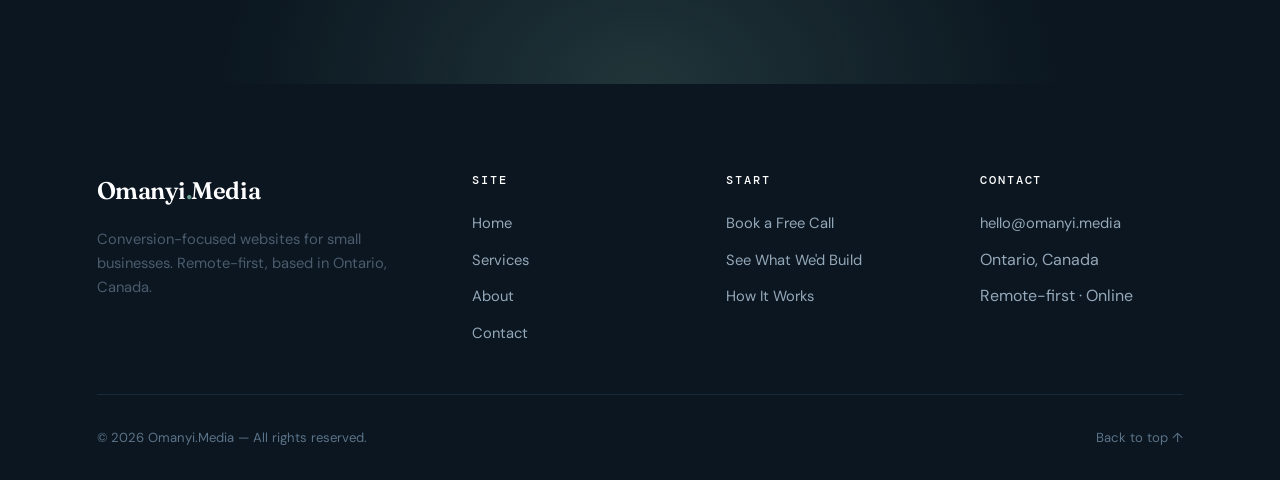
==== commit 9e07ae9c: "Merge e8be04d8ff1d8afb63b10bf0194cf339593a098b into 7fd1f39cf8b35d4cdb14c6847b8158a94c280af9" ====
--- a/services.html
+++ b/services.html
@@ -1,259 +1,348 @@
 <!DOCTYPE html>
 <html lang="en">
 <head>
-  <meta charset="UTF-8">
-  <meta name="viewport" content="width=device-width, initial-scale=1.0">
-  <title>Services — Omanyi Media</title>
-  <link rel="stylesheet" href="css/style.css">
-  <link rel="stylesheet" href="css/services.css">
+  <meta charset="UTF-8" />
+  <meta name="viewport" content="width=device-width, initial-scale=1.0" />
+  <meta name="description" content="Conversion-focused websites for small businesses. Built mobile-first to bring you more calls, more trust, and a stronger online presence — without the agency price tag." />
+  <meta name="theme-color" content="#0B1620" />
+  <title>Services — Omanyi.Media</title>
+
+  <link rel="icon" type="image/svg+xml" href="data:image/svg+xml,<svg xmlns='http://www.w3.org/2000/svg' viewBox='0 0 32 32'><rect width='32' height='32' rx='8' fill='%230B1620'/><text x='16' y='22' font-family='serif' font-size='20' font-weight='700' text-anchor='middle' fill='%236BA292'>O</text></svg>" />
+
+  <link rel="preconnect" href="https://fonts.googleapis.com" />
+  <link rel="preconnect" href="https://fonts.gstatic.com" crossorigin />
+
+  <link rel="stylesheet" href="css/base.css" />
+  <link rel="stylesheet" href="css/pages/services.css" />
 </head>
 <body>
 
-<nav class="navbar">
-  <a href="index.html" class="nav-logo">Omanyi<span>.</span>Media</a>
-  <ul class="nav-links">
-    <li><a href="index.html">Home</a></li>
-    <li><a href="about.html">About Us</a></li>
-    <li><a href="services.html" class="active">Services</a></li>
-    <li><a href="contact.html">Contact</a></li>
-    <li><a href="landing.html" class="nav-cta">Get a Free Quote</a></li>
-  </ul>
-</nav>
-
-<div class="page-hero">
-  <div class="section-label">What We Offer</div>
-  <h1>Two Services. One Mission:<br><em style="font-style:italic;color:var(--teal)">Your Growth.</em></h1>
-  <p>Professional websites and video production built exclusively for small businesses — strategic, affordable, and delivered fast.</p>
-</div>
-
-<!-- SERVICE 1: WEBSITE BUILDING -->
-<section class="section">
-  <div class="service-block">
-    <div class="service-visual">
-      <div class="sv-big-num">01</div>
-      <img src="images/services1.jpg" alt="Website design shown on a laptop screen" class="service-main-img">
-      <div class="sv-badge-row">
-        <div class="sv-badge dark">Mobile-First Design</div>
-        <div class="sv-badge dark">SEO Optimized</div>
-        <div class="sv-badge dark">30-Day Delivery</div>
-      </div>
+  <a href="#main" class="skip-link">Skip to content</a>
+
+  <header class="nav">
+    <div class="nav-inner">
+      <a href="index.html" class="nav-logo" aria-label="Omanyi.Media — Home">Omanyi<span>.</span>Media</a>
+      <button class="nav-toggle" aria-expanded="false" aria-controls="primary-menu" aria-label="Open menu">
+        <span></span><span></span><span></span>
+      </button>
+      <nav id="primary-menu" class="nav-menu" aria-label="Primary">
+        <a href="index.html">Home</a>
+        <a href="services.html" class="is-active">Services</a>
+        <a href="about.html">About</a>
+        <a href="contact.html">Contact</a>
+        <a href="contact.html#book" class="nav-cta">Book a Free Call</a>
+      </nav>
     </div>
-    <div class="service-content">
-      <div class="section-label">Service 01</div>
-      <h2>Small Business<br>Website Package</h2>
-      <p>A fully custom, mobile-responsive website designed and built specifically for your small business. Every site is built with SEO, conversion, and your brand at its core.</p>
-      <p>We don't use page-builders or generic templates. Every site is hand-crafted to represent your business with professionalism and purpose.</p>
-      <ul class="feature-list">
-        <li>Up to 6 custom pages (Home, About, Services, Blog, Contact, Landing)</li>
-        <li>Mobile-first responsive design for all devices</li>
-        <li>On-page SEO optimization from day one</li>
-        <li>Contact form and Google Maps integration</li>
-        <li>Social media links and icon setup</li>
-        <li>Google Analytics setup and basic dashboard</li>
-        <li>30-day post-launch support included</li>
-      </ul>
-      <div style="display:flex;gap:1rem;flex-wrap:wrap;margin-top:1.5rem;">
-        <a href="landing.html" class="btn-primary">Get a Website Quote →</a>
-        <a href="contact.html" class="btn-outline">Ask a Question</a>
+  </header>
+
+  <main id="main">
+
+    <!-- PAGE HERO -->
+    <section class="page-hero">
+      <div class="wrap">
+        <span class="eyebrow reveal">What we do</span>
+        <h1 class="reveal" data-delay="1">One thing, done properly: <em>websites that bring you customers.</em></h1>
+        <p class="lede reveal" data-delay="2">
+          We build mobile-first websites for small businesses across Canada and the US — designed to bring you more calls, more trust, and a stronger presence online. Every project is scoped on a free strategy call.
+        </p>
+      </div>
+    </section>
+
+    <!-- OFFER OVERVIEW -->
+    <section class="section">
+      <div class="wrap">
+        <div class="offer">
+          <div class="offer-copy reveal">
+            <span class="eyebrow">The core service</span>
+            <h2 style="margin-top:1rem;">A small-business website, built like it matters.</h2>
+            <p class="lede">
+              Every site we build is custom-designed, hand-coded for speed, and shipped with the SEO foundations already in place. No templates, no page-builder bloat, no monthly retainer trap.
+            </p>
+            <div class="offer-actions">
+              <a href="#how-it-works" class="btn btn-primary">How It Works <span class="arrow">↓</span></a>
+              <a href="contact.html#book" class="btn btn-secondary">Book a Free Call</a>
+            </div>
+          </div>
+
+          <div class="offer-card reveal" data-delay="1">
+            <span class="label">Everything's included</span>
+            <h3>What you get with every site</h3>
+            <ul class="includes-list">
+              <li>A custom design — never a template, never a theme</li>
+              <li>Looks great on every phone, tablet, and laptop</li>
+              <li>Set up to show up in local Google searches</li>
+              <li>Connected to your Google Business Profile &amp; Maps</li>
+              <li>Contact form that doesn't get buried in spam</li>
+              <li>Loads in under 2 seconds — fast feels trustworthy</li>
+              <li>Simple tracking so you know what's working</li>
+              <li>30 minutes of post-launch training, walked through with you</li>
+              <li>30 days of free tweaks after we go live</li>
+            </ul>
+          </div>
+        </div>
+      </div>
+    </section>
+
+    <!-- HOW IT WORKS -->
+    <section class="how section" id="how-it-works">
+      <div class="wrap">
+        <div class="how-head reveal">
+          <span class="eyebrow">How it works</span>
+          <h2>Three simple steps to a website that actually helps your business grow.</h2>
+          <p class="lede">
+            A simple process focused on getting small businesses online quickly, looking more professional, and turning more visitors into paying customers.
+          </p>
+        </div>
+
+        <div class="how-grid">
+
+          <article class="how-card reveal">
+            <span class="how-num">Step 01</span>
+            <h3>Book a Free Call</h3>
+            <p>
+              We start with a short strategy call to learn about your business, your goals, and what your current website is missing — or what to build if you don't have one yet.
+            </p>
+            <a href="contact.html#book" class="btn btn-secondary">Get a Quote <span class="arrow">→</span></a>
+          </article>
+
+          <article class="how-card is-featured reveal" data-delay="1">
+            <span class="how-num">Step 02</span>
+            <h3>We Build Your Site</h3>
+            <p>
+              We design and build a modern, mobile-first website tailored to your business — built to look trustworthy, load fast, and turn visitors into customers.
+            </p>
+            <a href="contact.html#book" class="btn btn-light">Start This Project <span class="arrow">→</span></a>
+          </article>
+
+          <article class="how-card reveal" data-delay="2">
+            <span class="how-num">Step 03</span>
+            <h3>Launch &amp; Support</h3>
+            <p>
+              Once your website is live, we help with updates, improvements, and ongoing support as your business grows. You own everything — no platform lock-in.
+            </p>
+            <a href="contact.html#book" class="btn btn-secondary">Discuss Your Project <span class="arrow">→</span></a>
+          </article>
+
+        </div>
+      </div>
+    </section>
+
+    <!-- COMPARE -->
+    <section class="compare section on-dark">
+      <div class="wrap">
+        <div class="compare-head reveal">
+          <span class="eyebrow">Why this instead of</span>
+          <h2 style="margin-top:1rem;">A small studio versus the alternatives.</h2>
+          <p class="lede" style="margin-top:1.25rem;">
+            We're a specific kind of better for a specific kind of business. Here's how working with us compares to going somewhere else.
+          </p>
+        </div>
+
+        <div class="compare-table reveal">
+          <div class="compare-row is-head">
+            <div></div>
+            <div>Omanyi.Media</div>
+            <div>Big agency / page-builder</div>
+          </div>
+          <div class="compare-row">
+            <div class="compare-cell label">Who actually builds it</div>
+            <div class="compare-cell us">The founder. Same person on every call.</div>
+            <div class="compare-cell them">Junior designer / a template you assemble yourself</div>
+          </div>
+          <div class="compare-row">
+            <div class="compare-cell label">Real timeline</div>
+            <div class="compare-cell us">A few weeks from kickoff to live site</div>
+            <div class="compare-cell them">3–9 months at agencies, or weekends of your time</div>
+          </div>
+          <div class="compare-row">
+            <div class="compare-cell label">How we quote</div>
+            <div class="compare-cell us">One agreed scope &amp; price before kickoff — no surprise bills</div>
+            <div class="compare-cell them">Hourly billing + scope creep, or $30/mo forever</div>
+          </div>
+          <div class="compare-row">
+            <div class="compare-cell label">Ownership</div>
+            <div class="compare-cell us">You own everything — domain, hosting, code, content</div>
+            <div class="compare-cell them">Locked into their platform, exit costs you</div>
+          </div>
+          <div class="compare-row">
+            <div class="compare-cell label">Built for leads</div>
+            <div class="compare-cell us">Conversion-first design, real SEO setup, clear CTAs</div>
+            <div class="compare-cell them">Pretty homepage, weak structure, generic everything</div>
+          </div>
+        </div>
+      </div>
+    </section>
+
+    <!-- COMMON QUESTIONS -->
+    <section class="section">
+      <div class="wrap">
+        <div class="questions-head reveal">
+          <span class="eyebrow">Common questions</span>
+          <h2>Everything you need to know.</h2>
+        </div>
+
+        <div class="questions-list reveal">
+          <ul class="faq-list" role="list">
+
+            <li class="faq-item">
+              <button class="faq-q" aria-expanded="false">
+                <span>How does the process start?</span>
+                <span class="toggle" aria-hidden="true"></span>
+              </button>
+              <div class="faq-a">
+                <div class="faq-a-inner">
+                  It starts with a free 30-minute call. You tell us about your business and what you want a new website to do for you. There's no obligation, no pressure, and no sales pitch — if we're not the right fit, we'll say so honestly and point you somewhere better.
+                </div>
+              </div>
+            </li>
+
+            <li class="faq-item">
+              <button class="faq-q" aria-expanded="false">
+                <span>What happens on the call?</span>
+                <span class="toggle" aria-hidden="true"></span>
+              </button>
+              <div class="faq-a">
+                <div class="faq-a-inner">
+                  A real conversation. We look at your current site together (if you have one), talk about the customers you want to reach, and discuss what would actually move the needle. By the end of the call, you'll have a clear sense of what we'd build and roughly what it would cost.
+                </div>
+              </div>
+            </li>
+
+            <li class="faq-item">
+              <button class="faq-q" aria-expanded="false">
+                <span>How much does a website cost?</span>
+                <span class="toggle" aria-hidden="true"></span>
+              </button>
+              <div class="faq-a">
+                <div class="faq-a-inner">
+                  We don't publish pricing because every business is different — a one-page site for a new bakery and a multi-page site for a contractor with a service area aren't the same project. After our free call, we'll send you a written quote within 48 hours with a single agreed price. No hourly billing, no surprise invoices.
+                </div>
+              </div>
+            </li>
+
+            <li class="faq-item">
+              <button class="faq-q" aria-expanded="false">
+                <span>How fast can a site go live?</span>
+                <span class="toggle" aria-hidden="true"></span>
+              </button>
+              <div class="faq-a">
+                <div class="faq-a-inner">
+                  Most small-business sites are live within 2–4 weeks of kickoff, depending on how quickly we can collect content and feedback from you. We agree on a timeline before we start, and we stick to it. No three-month agency runarounds.
+                </div>
+              </div>
+            </li>
+
+            <li class="faq-item">
+              <button class="faq-q" aria-expanded="false">
+                <span>Can you improve my existing site, or do you rebuild from scratch?</span>
+                <span class="toggle" aria-hidden="true"></span>
+              </button>
+              <div class="faq-a">
+                <div class="faq-a-inner">
+                  Honestly, it depends on what's there. If your current site has a solid foundation, sometimes a focused refresh is all you need. If it's built on a clunky template or page-builder, rebuilding is usually faster and cheaper than untangling the old one. We'll tell you straight on the call.
+                </div>
+              </div>
+            </li>
+
+            <li class="faq-item">
+              <button class="faq-q" aria-expanded="false">
+                <span>How do you help me show up on Google?</span>
+                <span class="toggle" aria-hidden="true"></span>
+              </button>
+              <div class="faq-a">
+                <div class="faq-a-inner">
+                  Every site we build is set up properly from day one — the right page structure, clean code, mobile-friendly layout, and your Google Business Profile connected. That gives you a real chance of showing up when local customers search for what you do. SEO isn't magic, but a properly-built site is the foundation everything else stands on.
+                </div>
+              </div>
+            </li>
+
+            <li class="faq-item">
+              <button class="faq-q" aria-expanded="false">
+                <span>What kinds of businesses do you work with?</span>
+                <span class="toggle" aria-hidden="true"></span>
+              </button>
+              <div class="faq-a">
+                <div class="faq-a-inner">
+                  Small, owner-run businesses — contractors, cafes, clinics, salons, trades, professional services, local shops. If you're a real person trying to bring in real customers from your local area, we're probably a good fit. If you're a large enterprise or a venture-backed startup, we're probably not.
+                </div>
+              </div>
+            </li>
+
+            <li class="faq-item">
+              <button class="faq-q" aria-expanded="false">
+                <span>How do you turn website traffic into leads?</span>
+                <span class="toggle" aria-hidden="true"></span>
+              </button>
+              <div class="faq-a">
+                <div class="faq-a-inner">
+                  Three things, in plain terms: clear messaging that tells visitors what you do and why they should care; obvious next steps on every page (call, book, message); and a site that loads fast and looks trustworthy on the phone. None of that is fancy — it just gets done properly, which most sites don't.
+                </div>
+              </div>
+            </li>
+
+          </ul>
+        </div>
+      </div>
+    </section>
+
+    <!-- CTA -->
+    <section class="cta-final on-dark section">
+      <div class="wrap">
+        <span class="eyebrow reveal">Ready to start</span>
+        <h2 class="reveal" data-delay="1" style="margin-top:1rem;">Get a real quote on a real call — not in a sales funnel.</h2>
+        <p class="lede reveal" data-delay="2">
+          Book a free 30-minute strategy session, or just send us an email. Either way, you'll get a written quote within 48 hours — no obligation.
+        </p>
+        <div class="actions reveal" data-delay="3" style="display:inline-flex;flex-wrap:wrap;gap:0.85rem;justify-content:center;">
+          <a href="contact.html#book" class="btn btn-primary">Book a Free Strategy Call <span class="arrow">→</span></a>
+          <a href="mailto:hello@omanyi.media" class="btn btn-secondary">Or Email Us</a>
+        </div>
+      </div>
+    </section>
+
+  </main>
+
+  <!-- FOOTER -->
+  <footer class="footer">
+    <div class="wrap">
+      <div class="footer-grid">
+        <div>
+          <a href="index.html" class="footer-brand">Omanyi<span>.</span>Media</a>
+          <p class="footer-tag">Conversion-focused websites for small businesses. Remote-first, based in Ontario, Canada.</p>
+        </div>
+        <div>
+          <div class="footer-col-title">Site</div>
+          <ul class="footer-list">
+            <li><a href="index.html">Home</a></li>
+            <li><a href="services.html">Services</a></li>
+            <li><a href="about.html">About</a></li>
+            <li><a href="contact.html">Contact</a></li>
+          </ul>
+        </div>
+        <div>
+          <div class="footer-col-title">Start</div>
+          <ul class="footer-list">
+            <li><a href="contact.html#book">Book a Free Call</a></li>
+            <li><a href="services.html">See What We'd Build</a></li>
+            <li><a href="services.html#how-it-works">How It Works</a></li>
+          </ul>
+        </div>
+        <div>
+          <div class="footer-col-title">Contact</div>
+          <ul class="footer-list">
+            <li><a href="mailto:hello@omanyi.media">hello@omanyi.media</a></li>
+            <li>Ontario, Canada</li>
+            <li>Remote-first · Online</li>
+          </ul>
+        </div>
+      </div>
+      <div class="footer-bottom">
+        <span>© 2026 Omanyi.Media — All rights reserved.</span>
+        <span><a href="#main">Back to top ↑</a></span>
       </div>
     </div>
-  </div>
-
-  <!-- Pricing -->
-  <div style="margin-top:4rem;">
-    <h3 style="font-family:'Playfair Display',serif;font-size:1.5rem;font-weight:700;margin-bottom:0.5rem;">Website Pricing</h3>
-    <p style="color:var(--ink-soft);font-size:0.9rem;margin-bottom:0;">All prices in CAD. Includes everything listed above for the relevant tier.</p>
-    <div class="pricing-grid">
-      <div class="price-card">
-        <div class="price-tier">Starter</div>
-        <div class="price-amount">$1,200</div>
-        <div class="price-note">Up to 3 pages</div>
-        <p class="price-desc">Perfect for brand-new businesses needing a clean, professional home on the web fast.</p>
-      </div>
-      <div class="price-card featured">
-        <div class="price-tier">★ Most Popular</div>
-        <div class="price-amount">$2,200</div>
-        <div class="price-note">Up to 6 pages</div>
-        <p class="price-desc">The complete small business website — full pages, blog, landing page, and all integrations.</p>
-      </div>
-      <div class="price-card">
-        <div class="price-tier">Premium</div>
-        <div class="price-amount">$3,500</div>
-        <div class="price-note">Custom e-commerce</div>
-        <p class="price-desc">For businesses ready to sell online — full e-commerce, product pages, and payment integration.</p>
-      </div>
-    </div>
-  </div>
-
-  <!-- Case Study -->
-  <div class="case-study">
-    <div>
-      <div class="case-tag">Success Story</div>
-      <div class="case-title">Bloom Florals — Hamilton, ON</div>
-      <p class="case-body">Bloom Florals came to Omanyi Media with no website and a Facebook page as their only digital presence. After launching their Growth Package website, their business transformed within 60 days. They now rank on the first page of Google for "flower delivery Hamilton" and online revenue has exceeded in-store revenue for the first time in the shop's history.</p>
-    </div>
-    <div class="case-stats">
-      <div class="case-stat"><div class="case-stat-num">+312%</div><div class="case-stat-lbl">More Inquiries</div></div>
-      <div class="case-stat"><div class="case-stat-num">Pg.1</div><div class="case-stat-lbl">Google Ranking</div></div>
-    </div>
-  </div>
-</section>
-
-<div class="container">
-  <div class="faq-header">
-    <div class="badge-sub">⚡ Lead generation experts</div>
-    <h1>Common questions · Everything you need to know</h1>
-    <p>Straight answers about building, managing, and turning traffic into real customers. No fluff, just results.</p>
-  </div>
-
-  <div class="faq-grid">
-    <!-- 1. How does the process start? -->
-    <div class="faq-item">
-      <div class="question">
-        <div class="q-icon">❓</div>
-        <h3>How does the process start?</h3>
-      </div>
-      <div class="answer">
-        <p>It starts with a <strong>zero-pressure discovery conversation</strong>. You share your business goals, current traffic situation, and lead targets. We analyze your niche, competitors, and high-intent keywords — then build a tailored roadmap. Within 48h, you’ll receive a clear action plan.</p>
-        <div class="highlight">👉 No upfront contracts — just a strategy session to see if we’re a fit.</div>
-      </div>
-    </div>
-
-    <!-- 2. What happens on the call? -->
-    <div class="faq-item">
-      <div class="question">
-        <div class="q-icon">📞</div>
-        <h3>What happens on the call?</h3>
-      </div>
-      <div class="answer">
-        <p>We deep-dive into your <strong>lead generation funnel</strong>. We’ll review your existing website (if any), identify gaps, and discuss your ICP (ideal customer profile). You’ll learn exactly how we structure high-conversion pages, forms, and CTA placements. It’s collaborative, strategy-heavy, and ends with next steps.</p>
-      </div>
-    </div>
-
-    <!-- 3. Do you only build the site, or manage it too? -->
-    <div class="faq-item">
-      <div class="question">
-        <div class="q-icon">⚙️</div>
-        <h3>Do you only build the site, or manage it too?</h3>
-      </div>
-      <div class="answer">
-        <p><strong>Both!</strong> We offer full-service management: weekly content updates, lead capture optimization, speed monitoring, security, and performance reports. Or you can choose the “build + handoff” option. Most clients prefer our <strong>managed lead generation retainer</strong> because that’s where conversion rates climb month over month.</p>
-      </div>
-    </div>
-
-    <!-- 4. How do you help with SEO and AI search visibility? -->
-    <div class="faq-item">
-      <div class="question">
-        <div class="q-icon">🔍</div>
-        <h3>How do you help with SEO and AI search visibility?</h3>
-      </div>
-      <div class="answer">
-        <p>We combine <strong>traditional SEO (on-page, technical, backlinks)</strong> with next-gen AI visibility: optimizing for <strong>Google SGE, ChatGPT referrals, and AI answer engines</strong>. Structured data, entity-based content, and conversational FAQ schema. The result? Your brand shows up when buyers ask AI assistants "who builds lead gen sites?"</p>
-        <div class="highlight">📈 Clients see +150% organic visibility in AI search results within 3 months.</div>
-      </div>
-    </div>
-
-    <!-- 5. How fast can a site go live? -->
-    <div class="faq-item">
-      <div class="question">
-        <div class="q-icon">🚀</div>
-        <h3>How fast can a site go live?</h3>
-      </div>
-      <div class="answer">
-        <p><strong>As fast as 5–10 business days</strong> for a high-converting lead generation site (landing pages + lead capture + CRM integration). For more complex builds (custom calculators, member areas, etc.), 3-4 weeks. We launch with a staged approach: MVP first → leads rolling → then advanced features.</p>
-      </div>
-    </div>
-
-    <!-- 6. Can you improve an existing site, or do you rebuild from scratch? -->
-    <div class="faq-item">
-      <div class="question">
-        <div class="q-icon">🔄</div>
-        <h3>Can you improve an existing site, or do you rebuild from scratch?</h3>
-      </div>
-      <div class="answer">
-        <p>Absolutely — we love <strong>site overhauls</strong>. We audit your existing traffic, conversion bottlenecks, and load times. Then we either <strong>optimize page-by-page</strong> or recommend a strategic rebuild if the foundation is too limited. Many of our clients double their lead flow just by refactoring content and UX.</p>
-      </div>
-    </div>
-
-    <!-- 7. What kinds of businesses work with SiteRabbits? -->
-    <div class="faq-item">
-      <div class="question">
-        <div class="q-icon">🐇</div>
-        <h3>What kinds of businesses work with SiteRabbits?</h3>
-      </div>
-      <div class="answer">
-        <p><strong>Service providers, local businesses, B2B SaaS, agencies, real estate, home services, consultants, eCommerce leads & more.</strong> If you sell expertise or high-ticket offers, we specialize in turning anonymous traffic into qualified leads. Our sweet spot: businesses that want 20+ warm leads per month without wasting ad spend.</p>
-      </div>
-    </div>
-
-    <!-- 8. How do you turn traffic into leads? (critical) -->
-    <div class="faq-item">
-      <div class="question">
-        <div class="q-icon">💰</div>
-        <h3>How do you turn traffic into leads?</h3>
-      </div>
-      <div class="answer">
-        <p><strong>Conversion architecture.</strong> We don’t just build pages — we build lead magnets, smart forms, exit-intent popups, chatbots, and automated follow-ups. Combined with behavioral targeting and A/B tested CTAs. Each visitor gets a tailored path: book a call, download a guide, request a quote. Our average client lead conversion rate jumps from 1.5% to 8%+.</p>
-        <div class="highlight">🔥 Real example: a contractor went from 6 leads/month → 47 leads/month after our traffic-to-lead system.</div>
-      </div>
-    </div>
-  </div>
-
-  <!-- Strong call-to-action section tailored to lead generation -->
-  <div class="cta-block">
-    <h2>Ready to turn visitors into revenue?</h2>
-    <p>Let’s map out your lead generation engine. Get a custom plan + AI visibility roadmap — <strong>zero fluff, only growth.</strong></p>
-    <div class="btn-group">
-      <button class="btn-primary" id="mainCtaBtn">📅 Claim your free strategy call →</button>
-      <button class="btn-secondary" id="secondaryCtaBtn">📩 Download lead gen checklist</button>
-    </div>
-    <div class="trust-note">
-      <span>✅ No obligation</span>
-      <span>⚡ 30-min deep dive</span>
-      <span>🎯 Actionable insights</span>
-    </div>
-  </div>
-  <hr />
-  <div style="text-align: center; font-size: 0.85rem; color: #3b6e8b; padding: 1rem 0 0.5rem;">
-    ⚡ SiteRabbits — Lead generation websites that actually work. 500+ successful campaigns.
-  </div>
-</div>
-
-
-
-
-<!-- CTA BAND -->
-<section class="cta-band">
-  <h2>Not Sure Which Service You Need?</h2>
-  <p>Book a free 30-minute consultation and we will help you figure out exactly what will move the needle for your business.</p>
-  <a href="landing.html" class="btn-white">Get My Free Consultation →</a>
-</section>
-
-<footer>
-  <div class="footer-grid">
-    <div>
-      <a href="index.html" class="footer-logo">Omanyi<span>.</span>Media</a>
-      <p class="footer-tagline">Professional websites and video content for small businesses across Canada and the United States.</p>
-      <div class="social-row">
-        <div class="social-btn">f</div><div class="social-btn">in</div>
-        <div class="social-btn">li</div><div class="social-btn">▶</div><div class="social-btn">𝕏</div>
-      </div>
-    </div>
-    <div><div class="footer-col-title">Company</div>
-      <ul class="footer-links"><li><a href="about.html">About Us</a></li><li><a href="services.html">Services</a></li><li><a href="blog.html">Blog</a></li><li><a href="contact.html">Contact</a></li></ul>
-    </div>
-    <div><div class="footer-col-title">Services</div>
-      <ul class="footer-links"><li><a href="services.html">Website Building</a></li><li><a href="services.html">Video Production</a></li><li><a href="landing.html">Free Consultation</a></li></ul>
-    </div>
-    <div><div class="footer-col-title">Contact</div>
-      <ul class="footer-links"><li><a href="mailto:hello@omanyi.media">hello@omanyi.media</a></li><li><a href="tel:+14165550192">+1 (416) 555-0192</a></li><li><a href="#">200 Wellington St W, Toronto ON</a></li></ul>
-    </div>
-  </div>
-  <div class="footer-bottom"><span>© 2026 Omanyi Media. All rights reserved.</span><span>Toronto, Ontario · Canada</span></div>
-</footer>
-<div class="disclaimer-bar">The information provided on this website is intended for educational purposes only. While every effort has been made to ensure the accuracy and reliability of the content, the university does not guarantee its completeness or effectiveness. This website will be deactivated once the course is completed. Some images used on this site have been sourced from the internet and are included for educational and practice purposes only. If you are the copyright owner of any image and believe it has been used without proper attribution, please contact us, and we will make the necessary corrections. The views expressed on this site do not necessarily reflect the official policies or positions of the university. The university is not responsible for any errors or omissions or the results obtained from using this information. By using this website, you acknowledge and agree to these terms.</div>
-<script src="js/main.js"></script>
-
-
+  </footer>
+
+  <script src="js/main.js"></script>
 </body>
-</html>+</html>
--- a/css/base.css
+++ b/css/base.css
@@ -0,0 +1,564 @@
+/* =============================================================
+   OMANYI.MEDIA — base.css
+   Design system: tokens, reset, typography, layout primitives,
+   buttons, navigation, footer, animations, a11y.
+   ============================================================= */
+
+@import url('https://fonts.googleapis.com/css2?family=Fraunces:ital,opsz,wght@0,9..144,400;0,9..144,500;0,9..144,600;0,9..144,700;0,9..144,800;1,9..144,400&family=DM+Sans:wght@300;400;500;600;700&family=DM+Mono:wght@400;500&display=swap');
+
+/* ── DESIGN TOKENS ─────────────────────────────────────────── */
+:root {
+  /* Brand palette — dark navy + muted sage green */
+  --ink-900: #0B1620;          /* deepest navy — primary surface */
+  --ink-800: #101F2E;          /* dark navy — sections, footer */
+  --ink-700: #182B3D;          /* elevated dark navy */
+  --ink-600: #243A50;          /* hairline borders on dark */
+  --ink-500: #3B546C;          /* muted ink */
+  --ink-400: #5C7388;          /* secondary text on dark */
+  --ink-300: #94A8B9;          /* tertiary text */
+
+  /* Green accent — muted sage / eucalyptus */
+  --green-700: #3B6B5C;        /* deep muted green */
+  --green-600: #4F8A77;        /* primary action */
+  --green-500: #6BA292;        /* default green */
+  --green-400: #8DBDAE;        /* hover lighter */
+  --green-300: #B6D6CB;        /* tint */
+  --green-50:  #EAF2EE;        /* near-white wash */
+
+  /* Neutrals — warm off-whites */
+  --cream:    #F6F3EC;         /* warm cream alternate sections */
+  --bone:     #FAF8F2;         /* lighter cream */
+  --paper:    #FFFFFF;
+  --line:     #E4DED1;         /* warm hairline on light */
+  --line-soft:#EFEAE0;
+
+  /* Text on light */
+  --text:     #0E1B27;
+  --text-soft:#4B5C6E;
+  --text-mute:#7A8A9B;
+
+  /* Typography */
+  --font-display: 'Fraunces', 'Playfair Display', Georgia, serif;
+  --font-body:    'DM Sans', system-ui, -apple-system, sans-serif;
+  --font-mono:    'DM Mono', ui-monospace, monospace;
+
+  /* Spatial scale */
+  --space-1: 0.25rem;
+  --space-2: 0.5rem;
+  --space-3: 0.75rem;
+  --space-4: 1rem;
+  --space-5: 1.5rem;
+  --space-6: 2rem;
+  --space-7: 3rem;
+  --space-8: 4rem;
+  --space-9: 6rem;
+  --space-10: 8rem;
+
+  /* Layout */
+  --container: 1240px;
+  --gutter:    6vw;
+  --nav-h:     76px;
+  --radius-s:  6px;
+  --radius:    10px;
+  --radius-l:  18px;
+  --radius-xl: 28px;
+
+  /* Motion */
+  --ease: cubic-bezier(0.22, 1, 0.36, 1);
+
+  /* Shadows */
+  --shadow-sm: 0 1px 2px rgba(11, 22, 32, 0.04), 0 1px 1px rgba(11, 22, 32, 0.06);
+  --shadow:    0 8px 24px -8px rgba(11, 22, 32, 0.12), 0 2px 6px -2px rgba(11, 22, 32, 0.06);
+  --shadow-lg: 0 30px 60px -20px rgba(11, 22, 32, 0.25), 0 12px 30px -12px rgba(11, 22, 32, 0.12);
+  --shadow-dark: 0 30px 80px -20px rgba(0, 0, 0, 0.6);
+}
+
+/* ── RESET ─────────────────────────────────────────────────── */
+*, *::before, *::after { box-sizing: border-box; margin: 0; padding: 0; }
+html {
+  scroll-behavior: smooth;
+  -webkit-text-size-adjust: 100%;
+  text-rendering: optimizeLegibility;
+}
+body {
+  font-family: var(--font-body);
+  font-size: 16px;
+  line-height: 1.6;
+  color: var(--text);
+  background: var(--paper);
+  -webkit-font-smoothing: antialiased;
+  -moz-osx-font-smoothing: grayscale;
+  overflow-x: hidden;
+}
+img, svg, video { max-width: 100%; height: auto; display: block; }
+button { font: inherit; color: inherit; background: none; border: none; cursor: pointer; }
+input, textarea, select { font: inherit; color: inherit; }
+a { color: inherit; text-decoration: none; }
+ul, ol { list-style: none; }
+
+/* ── TYPOGRAPHY ────────────────────────────────────────────── */
+.eyebrow {
+  font-family: var(--font-mono);
+  font-size: 0.72rem;
+  letter-spacing: 0.18em;
+  text-transform: uppercase;
+  color: var(--green-600);
+  display: inline-flex;
+  align-items: center;
+  gap: 0.7rem;
+  font-weight: 500;
+}
+.eyebrow::before {
+  content: '';
+  width: 24px;
+  height: 1px;
+  background: var(--green-500);
+}
+.on-dark .eyebrow,
+.is-dark .eyebrow { color: var(--green-400); }
+.on-dark .eyebrow::before,
+.is-dark .eyebrow::before { background: var(--green-500); }
+
+h1, h2, h3, h4 {
+  font-family: var(--font-display);
+  font-weight: 500;
+  font-variation-settings: "opsz" 144;
+  letter-spacing: -0.02em;
+  line-height: 1.08;
+  color: var(--text);
+}
+h1 {
+  font-size: clamp(2.4rem, 5.6vw, 4.6rem);
+  font-weight: 500;
+  letter-spacing: -0.03em;
+}
+h2 {
+  font-size: clamp(2rem, 4vw, 3.2rem);
+  font-weight: 500;
+  letter-spacing: -0.025em;
+}
+h3 { font-size: clamp(1.3rem, 1.8vw, 1.6rem); font-weight: 600; letter-spacing: -0.015em; }
+h4 { font-size: 1.05rem; font-weight: 600; }
+
+h1 em, h2 em, h3 em {
+  font-style: italic;
+  font-variation-settings: "opsz" 144;
+  color: var(--green-600);
+  font-weight: 400;
+}
+
+.on-dark h1, .on-dark h2, .on-dark h3, .on-dark h4,
+.is-dark h1, .is-dark h2, .is-dark h3 { color: var(--paper); }
+.on-dark h1 em, .on-dark h2 em,
+.is-dark h1 em, .is-dark h2 em { color: var(--green-400); }
+
+p { font-size: 1rem; color: var(--text-soft); line-height: 1.7; }
+.lede {
+  font-size: clamp(1.05rem, 1.4vw, 1.2rem);
+  color: var(--text-soft);
+  line-height: 1.65;
+  max-width: 560px;
+}
+.on-dark p, .on-dark .lede,
+.is-dark p, .is-dark .lede { color: var(--ink-300); }
+
+/* ── LAYOUT PRIMITIVES ─────────────────────────────────────── */
+.wrap {
+  width: 100%;
+  max-width: var(--container);
+  margin: 0 auto;
+  padding-inline: var(--gutter);
+}
+.section {
+  padding-block: clamp(4rem, 9vw, 7.5rem);
+}
+.section-tight { padding-block: clamp(3rem, 5vw, 4.5rem); }
+.section.is-dark {
+  background: var(--ink-900);
+  color: var(--paper);
+}
+.section.is-cream { background: var(--cream); }
+
+.section-head { max-width: 760px; margin-bottom: clamp(2.5rem, 4vw, 4rem); }
+.section-head .eyebrow { margin-bottom: 1rem; }
+.section-head .lede { margin-top: 1.25rem; }
+
+/* ── FINAL CTA (shared across all pages) ──────────────────── */
+.cta-final {
+  background: var(--ink-900);
+  color: var(--paper);
+  text-align: center;
+  position: relative;
+  overflow: hidden;
+}
+.cta-final::before {
+  content: '';
+  position: absolute; inset: 0;
+  background:
+    radial-gradient(700px 500px at 50% 100%, rgba(107, 162, 146, 0.22), transparent 60%),
+    radial-gradient(500px 400px at 50% 0%, rgba(59, 107, 92, 0.18), transparent 60%);
+  pointer-events: none;
+}
+.cta-final .wrap { position: relative; max-width: 820px; }
+.cta-final h2 { color: var(--paper); margin-block: 1rem 1.5rem; }
+.cta-final .lede { margin: 0 auto 2.5rem; color: var(--ink-300); }
+.cta-final .actions {
+  display: inline-flex; flex-wrap: wrap; gap: 0.85rem; justify-content: center;
+}
+.cta-final .eyebrow { color: var(--green-400); }
+.cta-final .eyebrow::before { background: var(--green-500); }
+
+/* ── FAQ ACCORDION (shared component) ─────────────────────── */
+.faq-list { display: flex; flex-direction: column; }
+.faq-item { border-top: 1px solid var(--line); }
+.faq-item:last-child { border-bottom: 1px solid var(--line); }
+
+.faq-q {
+  width: 100%;
+  display: flex;
+  justify-content: space-between;
+  align-items: center;
+  gap: 1.5rem;
+  padding: 1.6rem 0;
+  text-align: left;
+  font-family: var(--font-display);
+  font-size: clamp(1.05rem, 1.3vw, 1.2rem);
+  font-weight: 500;
+  letter-spacing: -0.015em;
+  line-height: 1.35;
+  color: var(--ink-900);
+  cursor: pointer;
+  transition: color 0.2s var(--ease);
+}
+.faq-q:hover { color: var(--green-700); }
+.faq-q .toggle {
+  flex-shrink: 0;
+  width: 32px; height: 32px;
+  border-radius: 50%;
+  border: 1px solid var(--line);
+  display: grid; place-items: center;
+  position: relative;
+  transition: background 0.25s var(--ease), border-color 0.25s var(--ease), transform 0.3s var(--ease);
+}
+.faq-q .toggle::before,
+.faq-q .toggle::after {
+  content: '';
+  position: absolute;
+  background: var(--ink-900);
+  border-radius: 1px;
+}
+.faq-q .toggle::before { width: 12px; height: 1.5px; }
+.faq-q .toggle::after  { width: 1.5px; height: 12px; transition: transform 0.25s var(--ease); }
+
+.faq-item.is-open .faq-q .toggle { background: var(--green-600); border-color: var(--green-600); }
+.faq-item.is-open .faq-q .toggle::before,
+.faq-item.is-open .faq-q .toggle::after { background: var(--paper); }
+.faq-item.is-open .faq-q .toggle::after { transform: rotate(90deg); }
+
+.faq-a { max-height: 0; overflow: hidden; transition: max-height 0.4s var(--ease); }
+.faq-a-inner {
+  padding: 0 0 1.6rem 0;
+  font-size: 0.95rem;
+  color: var(--text-soft);
+  line-height: 1.7;
+  max-width: 60ch;
+}
+.faq-item.is-open .faq-a { max-height: 500px; }
+
+/* ── BUTTONS ───────────────────────────────────────────────── */
+.btn {
+  display: inline-flex;
+  align-items: center;
+  gap: 0.55rem;
+  padding: 0.95rem 1.5rem;
+  border-radius: 999px;
+  font-size: 0.95rem;
+  font-weight: 600;
+  letter-spacing: -0.005em;
+  cursor: pointer;
+  transition: transform 0.2s var(--ease), background 0.2s var(--ease), color 0.2s var(--ease), border-color 0.2s var(--ease);
+  white-space: nowrap;
+  border: 1px solid transparent;
+  text-align: center;
+}
+.btn .arrow { transition: transform 0.25s var(--ease); display: inline-block; }
+.btn:hover .arrow { transform: translateX(4px); }
+
+.btn-primary { background: var(--green-600); color: var(--paper); }
+.btn-primary:hover { background: var(--green-700); transform: translateY(-1px); }
+
+.btn-secondary {
+  background: transparent;
+  color: var(--text);
+  border-color: var(--text);
+}
+.btn-secondary:hover { background: var(--text); color: var(--paper); }
+.on-dark .btn-secondary, .is-dark .btn-secondary {
+  color: var(--paper);
+  border-color: rgba(255,255,255,0.5);
+}
+.on-dark .btn-secondary:hover, .is-dark .btn-secondary:hover {
+  background: var(--paper); color: var(--ink-900); border-color: var(--paper);
+}
+
+.btn-ghost {
+  background: transparent;
+  color: var(--green-600);
+  padding-inline: 0.5rem;
+  font-weight: 600;
+}
+.btn-ghost:hover { color: var(--green-700); }
+.on-dark .btn-ghost, .is-dark .btn-ghost { color: var(--green-400); }
+.on-dark .btn-ghost:hover, .is-dark .btn-ghost:hover { color: var(--green-300); }
+
+.btn-light { background: var(--paper); color: var(--ink-900); }
+.btn-light:hover { background: var(--bone); transform: translateY(-1px); }
+
+.btn-block { width: 100%; justify-content: center; padding-block: 1.05rem; }
+
+/* ── NAV ───────────────────────────────────────────────────── */
+.nav {
+  position: fixed; inset: 0 0 auto 0;
+  height: var(--nav-h);
+  background: rgba(11, 22, 32, 0.85);
+  -webkit-backdrop-filter: blur(20px) saturate(140%);
+  backdrop-filter: blur(20px) saturate(140%);
+  border-bottom: 1px solid rgba(255, 255, 255, 0.06);
+  z-index: 100;
+  display: flex; align-items: center;
+}
+.nav-inner {
+  width: 100%;
+  max-width: var(--container);
+  margin: 0 auto;
+  padding-inline: var(--gutter);
+  display: flex; align-items: center; justify-content: space-between;
+  gap: 2rem;
+}
+.nav-logo {
+  font-family: var(--font-display);
+  font-size: 1.35rem;
+  font-weight: 600;
+  font-variation-settings: "opsz" 36;
+  letter-spacing: -0.02em;
+  color: var(--paper);
+}
+.nav-logo span { color: var(--green-500); }
+.nav-logo:hover span { color: var(--green-400); }
+
+.nav-menu {
+  display: flex; align-items: center; gap: 2.25rem;
+}
+.nav-menu a {
+  font-size: 0.92rem;
+  font-weight: 500;
+  color: rgba(255, 255, 255, 0.72);
+  transition: color 0.18s var(--ease);
+  position: relative;
+}
+.nav-menu a:hover { color: var(--paper); }
+.nav-menu a.is-active { color: var(--paper); }
+.nav-menu a.is-active::after {
+  content: ''; position: absolute; left: 0; right: 0; bottom: -6px;
+  height: 2px; border-radius: 2px; background: var(--green-500);
+}
+
+.nav-cta {
+  background: var(--green-600);
+  color: var(--paper) !important;
+  padding: 0.6rem 1.15rem;
+  border-radius: 999px;
+  font-size: 0.88rem;
+  font-weight: 600;
+  transition: background 0.2s var(--ease);
+}
+.nav-cta:hover { background: var(--green-700); }
+.nav-cta::after { display: none !important; }
+
+/* Hamburger */
+.nav-toggle {
+  display: none;
+  width: 44px; height: 44px;
+  position: relative;
+  border-radius: 10px;
+}
+.nav-toggle span {
+  position: absolute;
+  left: 12px; right: 12px;
+  height: 2px;
+  background: var(--paper);
+  border-radius: 2px;
+  transition: transform 0.3s var(--ease), opacity 0.2s var(--ease), top 0.3s var(--ease);
+}
+.nav-toggle span:nth-child(1) { top: 16px; }
+.nav-toggle span:nth-child(2) { top: 21px; }
+.nav-toggle span:nth-child(3) { top: 26px; }
+.nav-toggle[aria-expanded="true"] span:nth-child(1) { top: 21px; transform: rotate(45deg); }
+.nav-toggle[aria-expanded="true"] span:nth-child(2) { opacity: 0; }
+.nav-toggle[aria-expanded="true"] span:nth-child(3) { top: 21px; transform: rotate(-45deg); }
+
+/* Mobile menu overlay */
+@media (max-width: 880px) {
+  .nav-toggle { display: block; }
+  .nav-menu {
+    position: fixed;
+    inset: var(--nav-h) 0 0 0;
+    flex-direction: column;
+    align-items: stretch;
+    justify-content: flex-start;
+    background: var(--ink-900);
+    padding: 2rem var(--gutter) 3rem;
+    gap: 0;
+    transform: translateX(100%);
+    transition: transform 0.4s var(--ease);
+    overflow-y: auto;
+  }
+  .nav-menu.is-open { transform: translateX(0); }
+  .nav-menu a {
+    font-size: 1.4rem;
+    font-family: var(--font-display);
+    font-weight: 500;
+    color: var(--paper);
+    padding: 1.1rem 0;
+    border-bottom: 1px solid rgba(255,255,255,0.08);
+    width: 100%;
+  }
+  .nav-menu a.is-active::after { display: none; }
+  .nav-menu a.is-active { color: var(--green-400); }
+  .nav-cta {
+    margin-top: 1.5rem;
+    text-align: center;
+    padding: 1rem 1.5rem;
+    border-radius: 999px;
+    font-size: 1rem;
+    font-family: var(--font-body);
+    border-bottom: none !important;
+  }
+  body.nav-open { overflow: hidden; }
+}
+
+/* ── FOOTER ────────────────────────────────────────────────── */
+.footer {
+  background: var(--ink-900);
+  color: var(--ink-300);
+  padding: clamp(3.5rem, 7vw, 5.5rem) 0 2rem;
+}
+.footer-grid {
+  display: grid;
+  grid-template-columns: 1.6fr repeat(3, 1fr);
+  gap: clamp(2rem, 4vw, 4rem);
+  padding-bottom: 3rem;
+  border-bottom: 1px solid var(--ink-700);
+}
+.footer-brand {
+  font-family: var(--font-display);
+  font-size: 1.5rem;
+  font-weight: 600;
+  color: var(--paper);
+  display: inline-block;
+  margin-bottom: 1rem;
+  letter-spacing: -0.02em;
+}
+.footer-brand span { color: var(--green-500); }
+.footer-tag {
+  font-size: 0.92rem;
+  line-height: 1.65;
+  max-width: 320px;
+  margin-bottom: 1.5rem;
+}
+.footer-col-title {
+  font-family: var(--font-mono);
+  font-size: 0.72rem;
+  letter-spacing: 0.16em;
+  text-transform: uppercase;
+  color: var(--paper);
+  margin-bottom: 1.2rem;
+  font-weight: 500;
+}
+.footer-list { display: flex; flex-direction: column; gap: 0.7rem; }
+.footer-list a {
+  font-size: 0.92rem;
+  color: var(--ink-300);
+  transition: color 0.18s var(--ease);
+}
+.footer-list a:hover { color: var(--green-400); }
+
+.footer-bottom {
+  display: flex; justify-content: space-between; align-items: center;
+  flex-wrap: wrap; gap: 1rem;
+  margin-top: 2rem;
+  font-size: 0.82rem;
+  color: var(--ink-400);
+}
+.footer-bottom a:hover { color: var(--green-400); }
+
+@media (max-width: 720px) {
+  .footer-grid {
+    grid-template-columns: 1fr 1fr;
+    gap: 2.5rem 2rem;
+  }
+  .footer-grid > :first-child { grid-column: 1 / -1; }
+}
+@media (max-width: 420px) {
+  .footer-grid { grid-template-columns: 1fr; }
+  .footer-bottom { flex-direction: column; align-items: flex-start; }
+}
+
+/* ── ANIMATIONS — scroll reveal ───────────────────────────── */
+.reveal {
+  opacity: 0;
+  transform: translateY(24px);
+  transition: opacity 0.9s var(--ease), transform 0.9s var(--ease);
+}
+.reveal.is-in {
+  opacity: 1;
+  transform: translateY(0);
+}
+.reveal[data-delay="1"] { transition-delay: 0.08s; }
+.reveal[data-delay="2"] { transition-delay: 0.16s; }
+.reveal[data-delay="3"] { transition-delay: 0.24s; }
+.reveal[data-delay="4"] { transition-delay: 0.32s; }
+.reveal[data-delay="5"] { transition-delay: 0.4s; }
+
+@media (prefers-reduced-motion: reduce) {
+  *, *::before, *::after {
+    animation-duration: 0.01ms !important;
+    transition-duration: 0.01ms !important;
+  }
+  .reveal { opacity: 1; transform: none; }
+  html { scroll-behavior: auto; }
+}
+
+/* ── A11Y ──────────────────────────────────────────────────── */
+:focus-visible {
+  outline: 2px solid var(--green-500);
+  outline-offset: 3px;
+  border-radius: 4px;
+}
+.sr-only {
+  position: absolute; width: 1px; height: 1px;
+  padding: 0; margin: -1px; overflow: hidden;
+  clip: rect(0,0,0,0); white-space: nowrap; border: 0;
+}
+.skip-link {
+  position: absolute; left: 1rem; top: 1rem;
+  background: var(--paper); color: var(--ink-900);
+  padding: 0.5rem 1rem; border-radius: 6px;
+  font-weight: 600; z-index: 200;
+  transform: translateY(-200%);
+  transition: transform 0.2s var(--ease);
+}
+.skip-link:focus { transform: translateY(0); }
+
+/* ── PAGE HERO (shared by sub-pages) ───────────────────────── */
+.page-hero {
+  padding-top: calc(var(--nav-h) + clamp(3rem, 6vw, 5rem));
+  padding-bottom: clamp(3rem, 6vw, 5rem);
+  background: var(--ink-900);
+  color: var(--paper);
+}
+.page-hero .wrap { max-width: 960px; }
+.page-hero h1 { color: var(--paper); margin-block: 1rem 1.25rem; }
+.page-hero .lede { color: var(--ink-300); max-width: 640px; }
+.page-hero .eyebrow { color: var(--green-400); }
+.page-hero .eyebrow::before { background: var(--green-500); }
--- a/css/pages/services.css
+++ b/css/pages/services.css
@@ -0,0 +1,245 @@
+/* =============================================================
+   services.css — Services page specifics
+   ============================================================= */
+
+/* ── OFFER OVERVIEW ────────────────────────────────────────── */
+.offer {
+  display: grid;
+  grid-template-columns: 1.05fr 1fr;
+  gap: clamp(2rem, 5vw, 5rem);
+  align-items: center;
+}
+.offer-copy h2 { margin-bottom: 1.5rem; }
+.offer-copy .lede { margin-bottom: 2rem; max-width: none; }
+.offer-actions { display: flex; flex-wrap: wrap; gap: 0.85rem; }
+
+.offer-card {
+  background: var(--cream);
+  border: 1px solid var(--line);
+  border-radius: var(--radius-l);
+  padding: clamp(1.75rem, 3vw, 2.5rem);
+  position: relative;
+}
+.offer-card .label {
+  font-family: var(--font-mono);
+  font-size: 0.7rem;
+  letter-spacing: 0.16em;
+  text-transform: uppercase;
+  color: var(--green-700);
+  margin-bottom: 1.5rem;
+  display: block;
+}
+.offer-card h3 {
+  font-family: var(--font-display);
+  font-size: 1.6rem;
+  font-weight: 500;
+  letter-spacing: -0.02em;
+  margin-bottom: 1.25rem;
+  color: var(--ink-900);
+}
+
+.includes-list {
+  display: flex;
+  flex-direction: column;
+  gap: 0.85rem;
+  margin: 1.5rem 0 0;
+}
+.includes-list li {
+  display: flex;
+  gap: 0.75rem;
+  align-items: flex-start;
+  font-size: 0.95rem;
+  color: var(--text);
+  line-height: 1.55;
+}
+.includes-list li::before {
+  content: '';
+  flex-shrink: 0;
+  width: 18px; height: 18px;
+  margin-top: 2px;
+  background-color: var(--green-600);
+  -webkit-mask: url("data:image/svg+xml;utf8,<svg xmlns='http://www.w3.org/2000/svg' viewBox='0 0 24 24'><path fill='currentColor' d='M9 16.17 4.83 12l-1.42 1.41L9 19 21 7l-1.41-1.41z'/></svg>") center / contain no-repeat;
+          mask: url("data:image/svg+xml;utf8,<svg xmlns='http://www.w3.org/2000/svg' viewBox='0 0 24 24'><path fill='currentColor' d='M9 16.17 4.83 12l-1.42 1.41L9 19 21 7l-1.41-1.41z'/></svg>") center / contain no-repeat;
+}
+
+@media (max-width: 880px) {
+  .offer { grid-template-columns: 1fr; }
+}
+
+/* ── HOW IT WORKS — 3-card process (replaces old pricing tiers) ── */
+.how { background: var(--cream); }
+.how-head {
+  max-width: 920px;
+  margin-bottom: clamp(2.5rem, 4vw, 4rem);
+}
+.how-head h2 { margin-top: 1rem; }
+.how-head .lede { margin-top: 1.25rem; max-width: 760px; }
+
+.how-grid {
+  display: grid;
+  grid-template-columns: repeat(3, 1fr);
+  gap: 1.5rem;
+}
+.how-card {
+  background: var(--bone);
+  border: 1px solid var(--line);
+  border-radius: var(--radius-l);
+  padding: clamp(1.85rem, 2.5vw, 2.5rem);
+  display: flex;
+  flex-direction: column;
+  position: relative;
+  transition: transform 0.4s var(--ease), border-color 0.3s var(--ease);
+}
+.how-card:hover { transform: translateY(-4px); border-color: var(--ink-500); }
+.how-card.is-featured {
+  background: var(--ink-900);
+  color: var(--paper);
+  border-color: var(--ink-900);
+}
+.how-card.is-featured:hover { border-color: var(--green-500); }
+
+.how-num {
+  font-family: var(--font-mono);
+  font-size: 0.7rem;
+  letter-spacing: 0.18em;
+  text-transform: uppercase;
+  color: var(--text-mute);
+  margin-bottom: 1.5rem;
+  display: inline-block;
+}
+.how-card.is-featured .how-num { color: var(--green-400); }
+
+.how-card h3 {
+  font-family: var(--font-display);
+  font-size: clamp(1.6rem, 2.2vw, 1.95rem);
+  font-weight: 500;
+  letter-spacing: -0.02em;
+  line-height: 1.15;
+  margin-bottom: 1.1rem;
+  color: var(--ink-900);
+}
+.how-card.is-featured h3 { color: var(--paper); }
+
+.how-card p {
+  font-size: 1rem;
+  color: var(--text-soft);
+  line-height: 1.6;
+  margin-bottom: 2rem;
+  flex-grow: 1;
+}
+.how-card.is-featured p { color: var(--ink-300); }
+
+.how-card .btn { width: 100%; justify-content: center; }
+.how-card.is-featured .btn-secondary {
+  color: var(--paper);
+  border-color: rgba(255,255,255,0.4);
+}
+.how-card.is-featured .btn-secondary:hover {
+  background: var(--paper); color: var(--ink-900); border-color: var(--paper);
+}
+
+@media (max-width: 1024px) {
+  .how-grid { grid-template-columns: 1fr; max-width: 540px; margin: 0 auto; }
+}
+
+/* ── COMMON QUESTIONS (services FAQ) ───────────────────────── */
+.questions-head {
+  text-align: center;
+  max-width: 720px;
+  margin: 0 auto clamp(2.5rem, 4vw, 3.5rem);
+}
+.questions-head .eyebrow {
+  justify-content: center;
+}
+.questions-head h2 {
+  margin-top: 1rem;
+  text-align: center;
+}
+.questions-list {
+  max-width: 820px;
+  margin: 0 auto;
+}
+
+/* ── COMPARISON TABLE ──────────────────────────────────────── */
+.compare {
+  background: var(--ink-900);
+  color: var(--paper);
+  position: relative;
+  overflow: hidden;
+}
+.compare::before {
+  content: '';
+  position: absolute; inset: 0;
+  background: radial-gradient(800px 600px at 100% 50%, rgba(107, 162, 146, 0.10), transparent 60%);
+  pointer-events: none;
+}
+.compare-head { position: relative; max-width: 720px; }
+.compare-table {
+  position: relative;
+  border-top: 1px solid var(--ink-700);
+  margin-top: 3rem;
+}
+.compare-row {
+  display: grid;
+  grid-template-columns: 1fr 1fr 1fr;
+  gap: 1rem;
+  padding: 1.4rem 0;
+  border-bottom: 1px solid var(--ink-700);
+  align-items: center;
+}
+.compare-row.is-head {
+  font-family: var(--font-mono);
+  font-size: 0.74rem;
+  letter-spacing: 0.14em;
+  text-transform: uppercase;
+  color: var(--ink-300);
+}
+.compare-row.is-head > div:nth-child(2) {
+  color: var(--green-400);
+}
+.compare-cell { padding: 0 0.25rem; }
+.compare-cell.label {
+  font-family: var(--font-display);
+  font-size: 1.05rem;
+  font-weight: 500;
+  color: var(--paper);
+  letter-spacing: -0.01em;
+}
+.compare-cell.us {
+  font-size: 0.93rem;
+  color: var(--paper);
+  display: flex; gap: 0.5rem; align-items: flex-start;
+}
+.compare-cell.us::before {
+  content: '✓';
+  color: var(--green-400);
+  font-weight: 700;
+  flex-shrink: 0;
+}
+.compare-cell.them {
+  font-size: 0.93rem;
+  color: var(--ink-300);
+  display: flex; gap: 0.5rem; align-items: flex-start;
+}
+.compare-cell.them::before {
+  content: '✗';
+  color: var(--ink-400);
+  flex-shrink: 0;
+}
+
+@media (max-width: 720px) {
+  .compare-row.is-head { display: none; }
+  .compare-row {
+    grid-template-columns: 1fr;
+    gap: 0.4rem;
+    padding: 1.5rem 0;
+  }
+  .compare-cell.label { font-size: 1.1rem; margin-bottom: 0.4rem; }
+  .compare-cell.us::before, .compare-cell.them::before { margin-top: 1px; }
+  .compare-cell.us::after {
+    content: '';
+  }
+  /* Add mobile sub-labels */
+  .compare-cell.us { background: rgba(107,162,146,0.08); padding: 0.6rem 0.85rem; border-radius: 8px; }
+  .compare-cell.them { background: rgba(255,255,255,0.03); padding: 0.6rem 0.85rem; border-radius: 8px; }
+}
